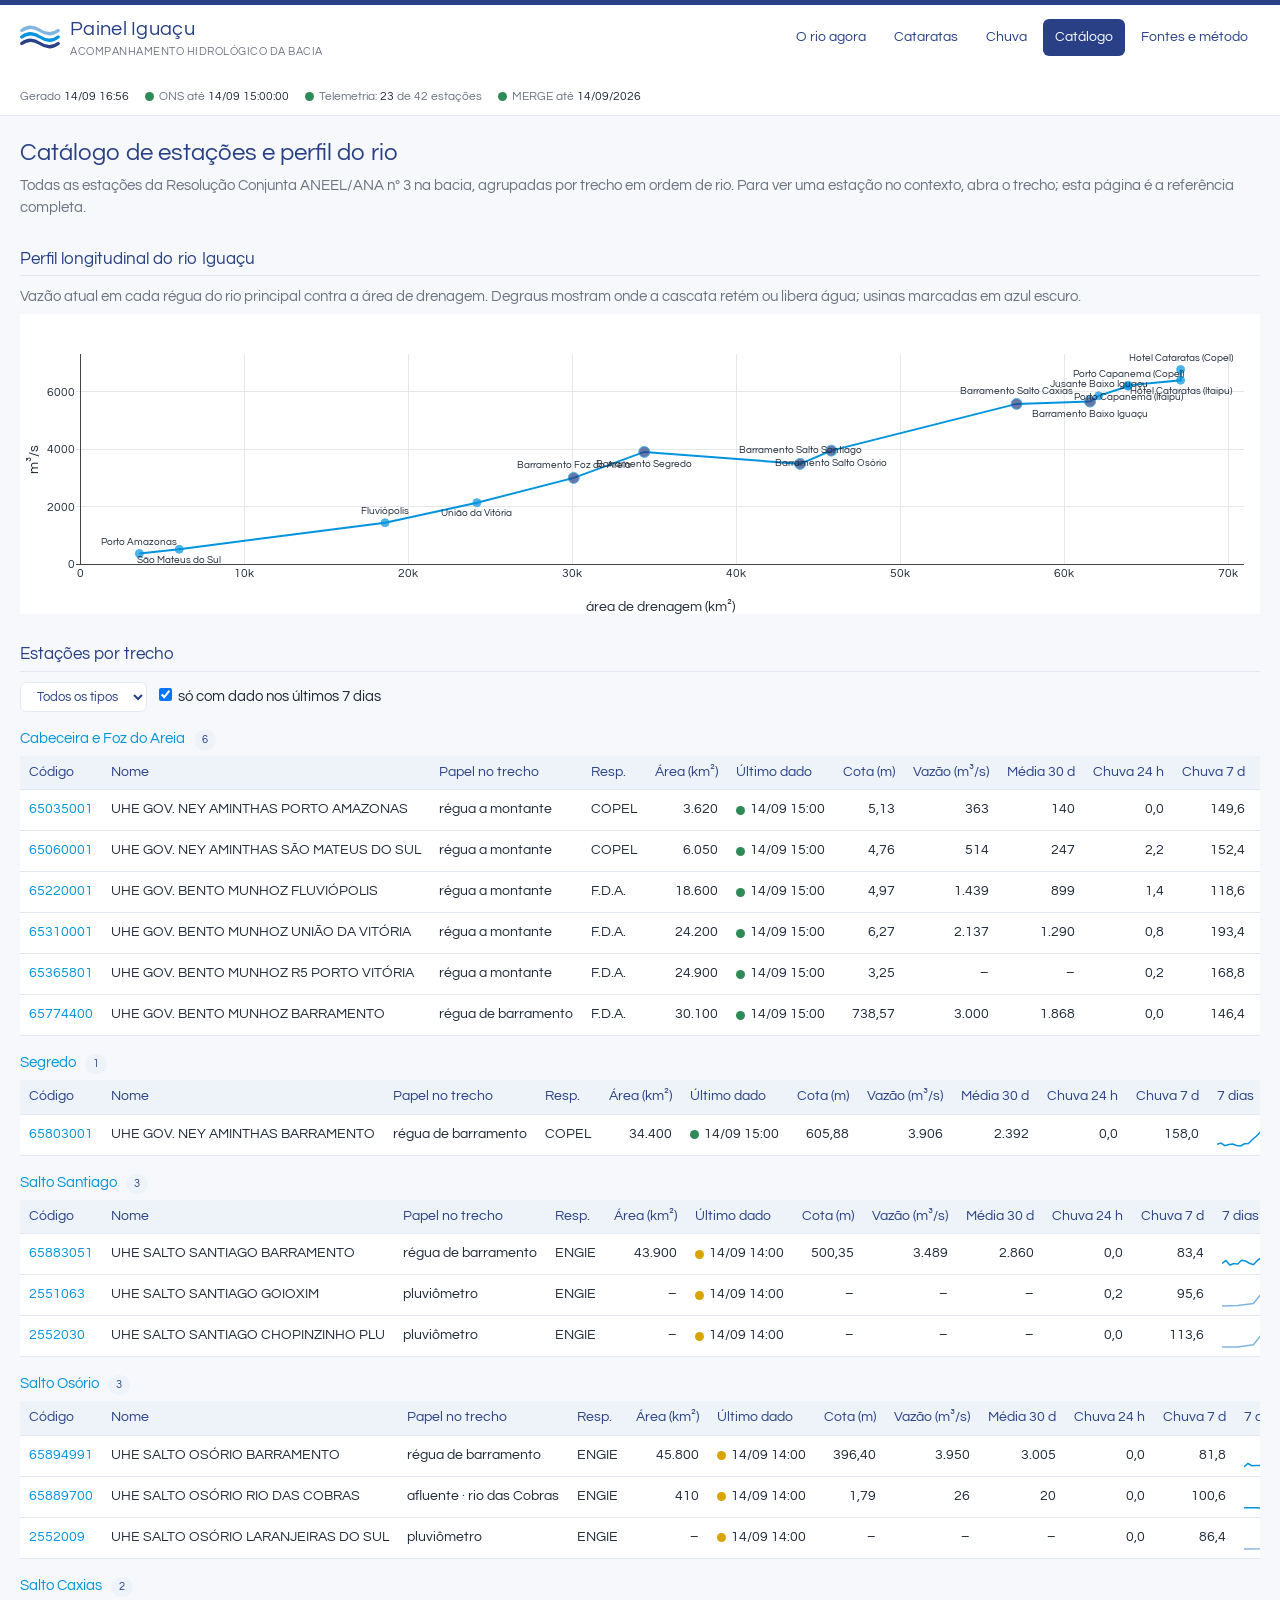
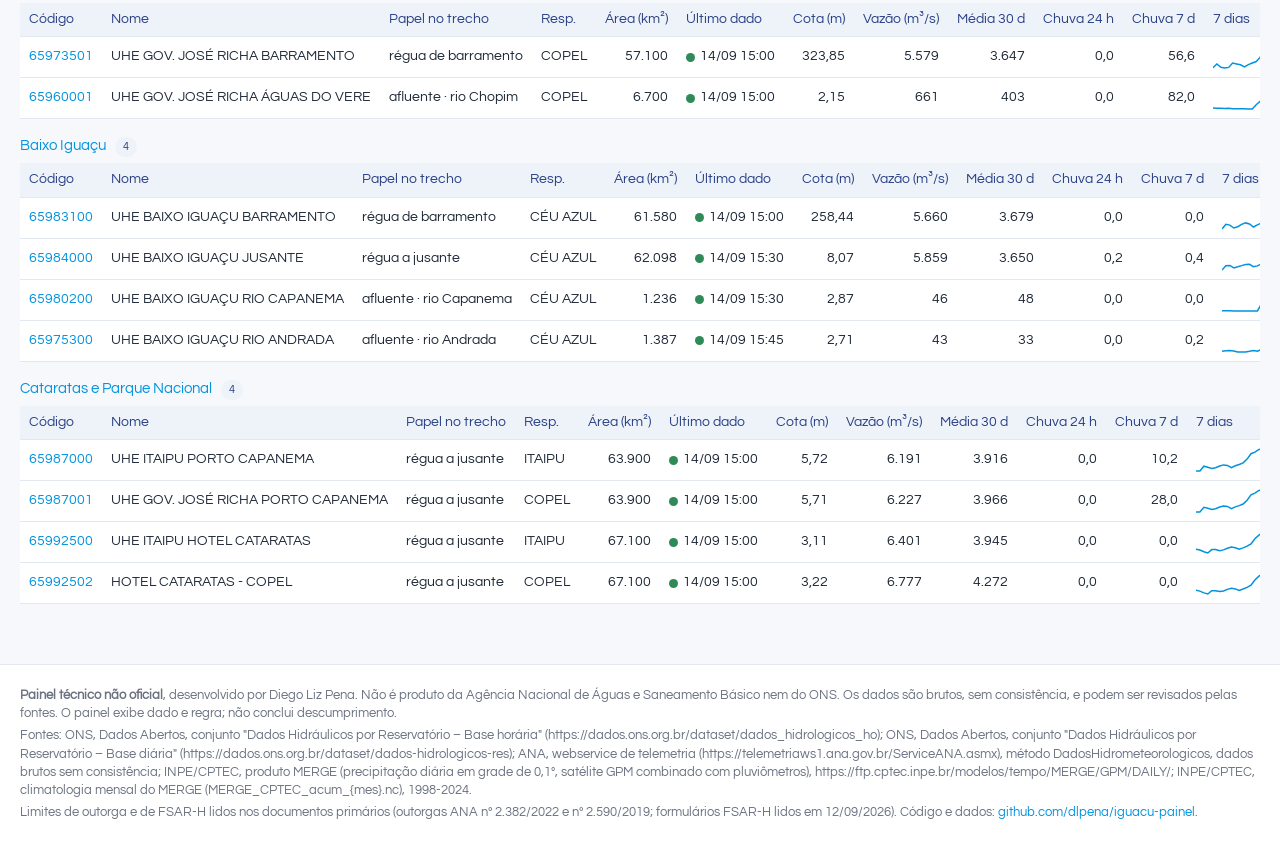
==== docs/catalogo.html @ c83d6bbe "Reorganizar o painel em torno do rio: esquema longitudinal, páginas por trecho, catálogo agrupado e " ====
<!DOCTYPE html>
<html lang="pt-BR">
<head>
<meta charset="utf-8">
<meta name="viewport" content="width=device-width, initial-scale=1">
<title>Catálogo · Painel Iguaçu</title>
<link href="https://fonts.googleapis.com/css2?family=Questrial&display=swap" rel="stylesheet">
<link rel="stylesheet" href="estilo.css">
<script src="https://cdn.plot.ly/plotly-2.35.2.min.js"></script>
<script src="https://cdn.plot.ly/plotly-locale-pt-br-latest.js"></script>
<script src="app.js"></script>
</head>
<body>
<header id="topo" class="topo"></header>
<main>
  <h1>Catálogo de estações e perfil do rio</h1>
  <p class="sub">Todas as estações da Resolução Conjunta ANEEL/ANA nº 3 na bacia, agrupadas por trecho em ordem de rio. Para ver uma estação no contexto, abra o trecho; esta página é a referência completa.</p>

  <h2>Perfil longitudinal do rio Iguaçu</h2>
  <p class="sub" style="margin-bottom:6px">Vazão atual em cada régua do rio principal contra a área de drenagem. Degraus mostram onde a cascata retém ou libera água; usinas marcadas em azul escuro.</p>
  <div id="g-perfil" class="grafico"></div>

  <h2>Estações por trecho</h2>
  <div class="controles">
    <select id="f-tipo"><option value="">Todos os tipos</option><option>Fluviométrica</option><option>Pluviométrica</option></select>
    <label><input type="checkbox" id="f-dado" checked> só com dado nos últimos 7 dias</label>
  </div>
  <div id="grupos"></div>
</main>
<footer id="rodape"></footer>
<script>
(async () => {
  await iniciar('catalogo.html');
  const [E, B] = await Promise.all([carregar('estacoes.json'), carregar('bacia.json')]);
  const est = E.estacoes;
  function render() {
    const ft = document.getElementById('f-tipo').value, fd = document.getElementById('f-dado').checked;
    const sel = est.filter(e => (!ft || e.tipo === ft) && (!fd || (e.frescor_h !== undefined && e.frescor_h !== null && e.frescor_h <= 24 * 7)));
    const grupos = B.trechos.map(t => ({ t, itens: sel.filter(e => e.trecho === t.slug) })).filter(g => g.itens.length);
    const soltas = sel.filter(e => !e.trecho);
    if (soltas.length) grupos.push({ t: { slug: null, nome: 'Sem trecho atribuído', contexto: '' }, itens: soltas });
    document.getElementById('grupos').innerHTML = grupos.map(g => `<h3>${g.t.slug ? `<a href="trecho.html?t=${g.t.slug}">${g.t.nome}</a>` : g.t.nome} <span class="chip">${g.itens.length}</span></h3>
      <div class="tabela-wrap"><table class="tab"><thead><tr><th>Código</th><th>Nome</th><th>Papel no trecho</th><th>Resp.</th><th class="num">Área (km²)</th><th>Último dado</th><th class="num">Cota (m)</th><th class="num">Vazão (m³/s)</th><th class="num">Média 30 d</th><th class="num">Chuva 24 h</th><th class="num">Chuva 7 d</th><th>7 dias</th></tr></thead><tbody>
      ${g.itens.map(e => `<tr><td data-v="${e.codigo}"><a href="estacao.html?c=${e.codigo}">${e.codigo}</a></td><td title="${e.nome}">${e.nome}</td><td>${PAPEL[e.papel] || (e.tipo === 'Pluviométrica' ? 'pluviômetro' : '–')}${e.rio_afluente ? ' · ' + e.rio_afluente : ''}</td><td>${e.responsavel || ''}</td>
        <td class="num" data-v="${e.area_km2 ?? ''}">${fmt(e.area_km2)}</td><td data-v="${e.ultimo_instante || ''}"><span class="ponto ${frescorClasse(e.frescor_h)}"></span>${fmtInst(e.ultimo_instante)}</td>
        <td class="num">${fmt(e.cota_m, 2)}</td><td class="num">${fmt(e.vazao)}</td><td class="num">${fmt((e.ref || {}).vazao_media_30d)}</td><td class="num">${fmt(e.chuva_24h, 1)}</td><td class="num">${fmt(e.chuva_7d, 1)}</td>
        <td class="spark">${e.spark ? spark(e.spark.v, e.spark.var === 'chuva_mm' ? PAL.claro : PAL.medio) : ''}</td></tr>`).join('')}</tbody></table></div>`).join('');
    document.querySelectorAll('table.tab').forEach(tabelaOrdenavel);
  }
  ['f-tipo', 'f-dado'].forEach(id => document.getElementById(id).addEventListener('change', render));
  render();
  const rio = est.filter(e => e.rio === 'RIO IGUAÇU' && e.tipo === 'Fluviométrica' && e.area_km2 && e.vazao !== null && e.vazao !== undefined && e.frescor_h <= 24).sort((a, b) => a.area_km2 - b.area_km2);
  Plotly.newPlot('g-perfil', [{ x: rio.map(e => e.area_km2), y: rio.map(e => e.vazao), text: rio.map(e => e.curto), mode: 'lines+markers+text', textposition: rio.map((e, i) => i % 2 ? 'bottom center' : 'top center'), textfont: { size: 10 },
    hovertemplate: '%{text}<br>%{x:,.0f} km² · %{y:,.0f} m³/s<extra></extra>', line: { color: PAL.medio }, marker: { color: rio.map(e => e.papel === 'barramento' ? PAL.escuro : PAL.medio), size: rio.map(e => e.papel === 'barramento' ? 11 : 8) }, name: 'vazão atual' }],
    layoutBase({ showlegend: false, hovermode: 'closest', xaxis: { title: 'área de drenagem (km²)', gridcolor: PAL.grade }, yaxis: { title: 'm³/s', gridcolor: PAL.grade, rangemode: 'tozero' }, margin: { l: 56, r: 16, t: 40, b: 50 } }), CONFIG_PLOT);
})().catch(e => { document.querySelector('main').insertAdjacentHTML('afterbegin', `<div class="alerta-fixo">Falha ao carregar os dados: ${e.message}</div>`); console.error(e); });
</script>
</body>
</html>
---- docs/estilo.css ----
/* Painel Iguaçu — identidade inspirada na ANA (azuis do logotipo institucional; a confirmar no manual de marca) */
:root {
  --azul-escuro: #294086;
  --azul-medio: #0193DE;
  --azul-claro: #80B5E1;
  --marinho: #000080;
  --limite: #C0504D;
  --fsarh: #E08A1E;
  --ok: #2E8B57;
  --aviso: #D9A400;
  --off: #9CA3AF;
  --texto: #1F2937;
  --texto-suave: #6B7280;
  --fundo: #F6F8FB;
  --cartao: #FFFFFF;
  --borda: #E3E8F0;
  --fonte: "Questrial", "Century Gothic", "Segoe UI", sans-serif;
}
* { box-sizing: border-box; }
html, body { margin: 0; padding: 0; }
body { font-family: var(--fonte); color: var(--texto); background: var(--fundo); font-size: 15px; line-height: 1.45; }
a { color: var(--azul-medio); text-decoration: none; }
a:hover { text-decoration: underline; }

/* cabeçalho */
.topo { background: var(--cartao); border-top: 5px solid var(--azul-escuro); border-bottom: 1px solid var(--borda); }
.topo .interno { max-width: 1280px; margin: 0 auto; padding: 10px 20px; display: flex; align-items: center; gap: 24px; flex-wrap: wrap; }
.marca { display: flex; align-items: center; gap: 10px; color: var(--azul-escuro); font-size: 20px; letter-spacing: .3px; }
.marca:hover { text-decoration: none; }
.marca svg { width: 40px; height: 26px; }
.marca small { display: block; font-size: 11px; color: var(--texto-suave); letter-spacing: .5px; text-transform: uppercase; }
nav.menu { display: flex; gap: 4px; flex-wrap: wrap; margin-left: auto; }
nav.menu a { padding: 8px 12px; border-radius: 6px; color: var(--azul-escuro); font-size: 14px; }
nav.menu a:hover { background: var(--fundo); text-decoration: none; }
nav.menu a.ativo { background: var(--azul-escuro); color: #fff; }
.carimbo { font-size: 12px; color: var(--texto-suave); width: 100%; display: flex; gap: 16px; flex-wrap: wrap; padding-top: 4px; }
.carimbo b { color: var(--texto); font-weight: normal; }

/* corpo */
main { max-width: 1280px; margin: 0 auto; padding: 20px; }
h1 { font-size: 24px; color: var(--azul-escuro); margin: 0 0 4px; font-weight: normal; }
h2 { font-size: 17px; color: var(--azul-escuro); margin: 28px 0 10px; font-weight: normal; border-bottom: 1px solid var(--borda); padding-bottom: 4px; }
h3 { font-size: 15px; margin: 16px 0 6px; font-weight: normal; color: var(--marinho); }
.sub { color: var(--texto-suave); margin: 0 0 18px; }
.grade { display: grid; gap: 14px; }
.grade.c2 { grid-template-columns: repeat(auto-fit, minmax(340px, 1fr)); }
.grade.c3 { grid-template-columns: repeat(auto-fit, minmax(260px, 1fr)); }
.grade.c4 { grid-template-columns: repeat(auto-fit, minmax(200px, 1fr)); }
.cartao { background: var(--cartao); border: 1px solid var(--borda); border-radius: 10px; padding: 14px 16px; }
.cartao .rotulo { font-size: 12px; color: var(--texto-suave); text-transform: uppercase; letter-spacing: .4px; }
.cartao .valor { font-size: 26px; color: var(--azul-escuro); margin: 2px 0; }
.cartao .valor small { font-size: 13px; color: var(--texto-suave); }
.cartao .nota { font-size: 12px; color: var(--texto-suave); }
.grafico { width: 100%; min-height: 300px; }
.grafico.baixo { min-height: 220px; }

/* cascata */
.cascata { display: grid; grid-template-columns: repeat(auto-fit, minmax(190px, 1fr)); gap: 10px; }
.bloco { background: var(--cartao); border: 1px solid var(--borda); border-left: 5px solid var(--azul-medio); border-radius: 8px; padding: 10px 12px; color: inherit; display: block; position: relative; }
.bloco:hover { border-color: var(--azul-escuro); text-decoration: none; box-shadow: 0 2px 8px rgba(41,64,134,.12); }
.bloco.acumulacao { border-left-color: var(--azul-escuro); }
.bloco .nome { color: var(--azul-escuro); font-size: 15px; }
.bloco .tipo { font-size: 11px; color: var(--texto-suave); text-transform: uppercase; letter-spacing: .4px; }
.bloco .linha { display: flex; justify-content: space-between; font-size: 13px; margin-top: 4px; }
.bloco .linha b { font-weight: normal; color: var(--texto); }
.bloco .linha span { color: var(--texto-suave); }
.bloco .seta { position: absolute; right: -12px; top: 45%; color: var(--azul-claro); font-size: 18px; }
.tend { font-size: 12px; margin-left: 4px; }
.tend.sobe { color: var(--azul-medio); } .tend.desce { color: var(--limite); } .tend.igual { color: var(--texto-suave); }

/* frescor */
.ponto { display: inline-block; width: 9px; height: 9px; border-radius: 50%; margin-right: 5px; vertical-align: middle; }
.ponto.ok { background: var(--ok); } .ponto.aviso { background: var(--aviso); } .ponto.off { background: var(--off); }

/* avisos */
.aviso-item { border-left: 4px solid var(--aviso); background: #FFFBEA; padding: 8px 12px; border-radius: 6px; margin: 6px 0; font-size: 14px; }
.aviso-item.info { border-left-color: var(--azul-claro); background: #F0F7FD; }
.aviso-item.fonte { border-left-color: var(--off); background: #F5F6F8; }
.aviso-item .meta { font-size: 12px; color: var(--texto-suave); }

/* tabelas */
.tabela-wrap { overflow-x: auto; }
table.tab { border-collapse: collapse; width: 100%; font-size: 13.5px; background: var(--cartao); }
table.tab th, table.tab td { padding: 7px 9px; border-bottom: 1px solid var(--borda); text-align: left; white-space: nowrap; }
table.tab th { background: #EEF3FA; color: var(--azul-escuro); font-weight: normal; cursor: pointer; user-select: none; position: sticky; top: 0; }
table.tab th.num, table.tab td.num { text-align: right; }
table.tab tr:hover td { background: #F8FAFD; }
table.tab td.spark svg { vertical-align: middle; }

/* controles */
.controles { display: flex; gap: 8px; flex-wrap: wrap; align-items: center; margin: 10px 0 16px; }
.controles button, .controles select, .controles input { font-family: inherit; font-size: 13px; padding: 6px 12px; border: 1px solid var(--borda); background: var(--cartao); border-radius: 6px; color: var(--azul-escuro); cursor: pointer; }
.controles button.ativo { background: var(--azul-escuro); color: #fff; border-color: var(--azul-escuro); }
.chip { display: inline-block; font-size: 11px; padding: 2px 8px; border-radius: 10px; background: #EEF3FA; color: var(--azul-escuro); margin-left: 6px; }

/* mapa */
#mapa { height: 480px; border-radius: 10px; border: 1px solid var(--borda); }
.legenda-mapa { background: #fff; padding: 8px 10px; border-radius: 6px; font-size: 12px; line-height: 1.6; box-shadow: 0 1px 4px rgba(0,0,0,.2); }
.legenda-mapa i { display: inline-block; width: 14px; height: 14px; margin-right: 6px; vertical-align: middle; border-radius: 2px; }

/* regras */
.regra { display: grid; grid-template-columns: 110px 1fr; gap: 6px 12px; padding: 8px 0; border-bottom: 1px dashed var(--borda); font-size: 13.5px; }
.regra .v { color: var(--azul-escuro); font-size: 16px; }
.regra .f { color: var(--texto-suave); font-size: 12.5px; grid-column: 2; }

/* esquema longitudinal */
.esquema-wrap { overflow-x: auto; }
.esquema-wrap svg { display: block; }
.esquema-wrap a:hover circle, .esquema-wrap a:hover rect { filter: brightness(1.15); }
.legenda-esquema { display: flex; gap: 14px; flex-wrap: wrap; font-size: 11.5px; color: var(--texto-suave); padding: 6px 8px 4px; }
.legenda-esquema i.lg { display: inline-block; width: 11px; height: 11px; margin-right: 4px; vertical-align: middle; border-radius: 50%; }
.legenda-esquema i.usina { background: var(--azul-escuro); border-radius: 3px; width: 16px; }
.legenda-esquema i.regua { background: var(--azul-medio); }
.legenda-esquema i.afl { background: transparent; border: 2px dashed var(--azul-claro); }
.legenda-esquema i.ok { background: var(--ok); } .legenda-esquema i.aviso { background: var(--aviso); } .legenda-esquema i.off { background: var(--off); }
.legenda-esquema i.alerta { background: var(--fsarh); }

/* pontos do trecho */
.ponto-trecho { display: block; background: var(--cartao); border: 1px solid var(--borda); border-left: 4px solid var(--azul-claro); border-radius: 8px; padding: 8px 12px; margin-bottom: 8px; color: inherit; }
.ponto-trecho:hover { text-decoration: none; border-color: var(--azul-escuro); }
.ponto-trecho.usina { border-left-color: var(--azul-escuro); background: #F4F7FC; }
.ponto-trecho.afluente { border-left-style: dashed; margin-left: 24px; }
.ponto-trecho .papel { font-size: 11px; color: var(--texto-suave); text-transform: uppercase; letter-spacing: .4px; }
.ponto-trecho .nome { color: var(--azul-escuro); font-size: 15px; margin: 1px 0 4px; }
.ponto-trecho .nome small { color: var(--texto-suave); font-size: 11.5px; }
.ponto-trecho .valores { display: flex; gap: 18px; flex-wrap: wrap; align-items: flex-start; font-size: 13px; }
.ponto-trecho .valores b { font-size: 17px; font-weight: normal; color: var(--texto); }
.ponto-trecho .ref { font-size: 11.5px; color: var(--texto-suave); }
.ponto-trecho .spark { margin-left: auto; text-align: right; }

/* rodapé */
footer { border-top: 1px solid var(--borda); margin-top: 40px; background: var(--cartao); }
footer .interno { max-width: 1280px; margin: 0 auto; padding: 18px 20px; font-size: 12.5px; color: var(--texto-suave); }
footer p { margin: 4px 0; }
.alerta-fixo { background: #FFF7E6; border: 1px solid #F2D8A0; border-radius: 8px; padding: 10px 14px; font-size: 13px; margin: 14px 0; }

@media (max-width: 700px) {
  main { padding: 14px; }
  .cartao .valor { font-size: 22px; }
  .bloco .seta { display: none; }
  #mapa { height: 360px; }
}
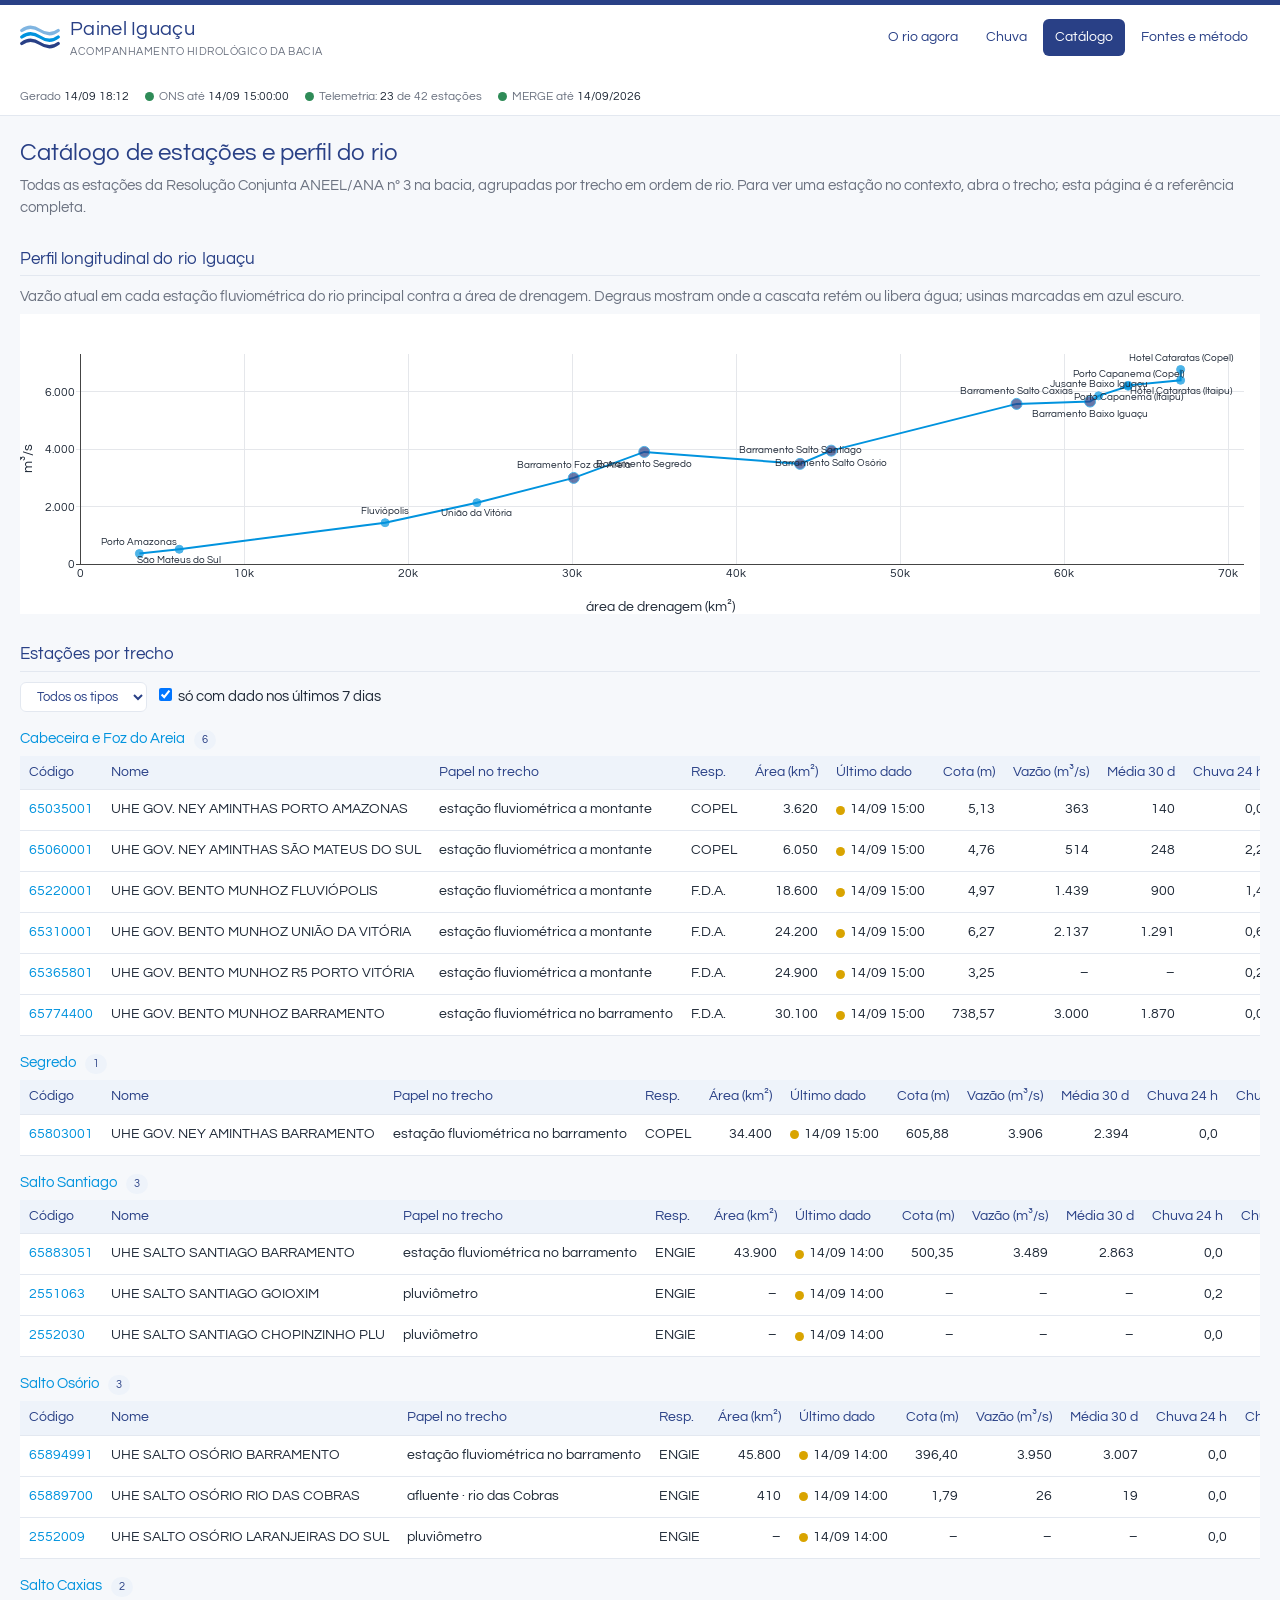
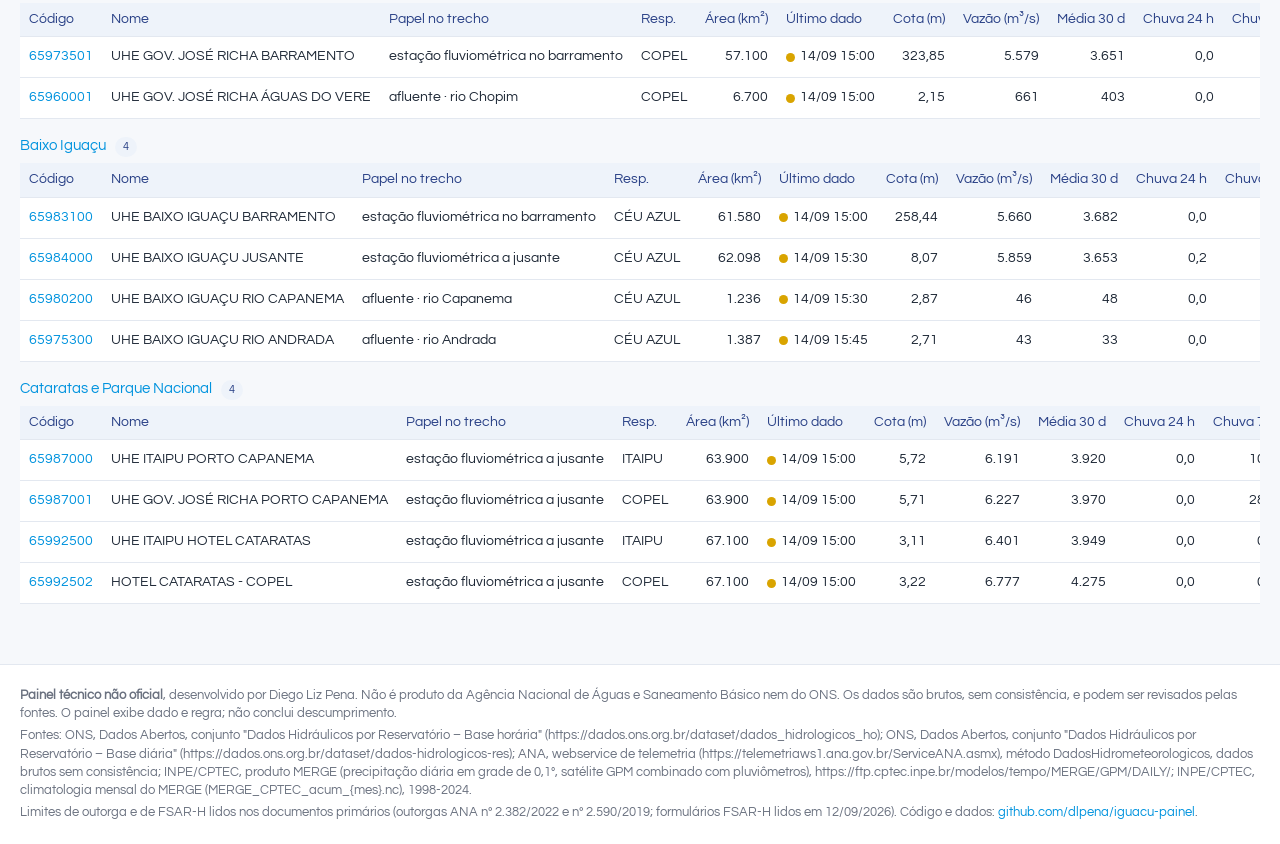
==== commit 5826eb2b: "Terminologia: estação fluviométrica em todos os textos visíveis Co-Authored-By: Claude Fable 5.1 <no" ====
--- a/docs/catalogo.html
+++ b/docs/catalogo.html
@@ -17,7 +17,7 @@
   <p class="sub">Todas as estações da Resolução Conjunta ANEEL/ANA nº 3 na bacia, agrupadas por trecho em ordem de rio. Para ver uma estação no contexto, abra o trecho; esta página é a referência completa.</p>
 
   <h2>Perfil longitudinal do rio Iguaçu</h2>
-  <p class="sub" style="margin-bottom:6px">Vazão atual em cada régua do rio principal contra a área de drenagem. Degraus mostram onde a cascata retém ou libera água; usinas marcadas em azul escuro.</p>
+  <p class="sub" style="margin-bottom:6px">Vazão atual em cada estação fluviométrica do rio principal contra a área de drenagem. Degraus mostram onde a cascata retém ou libera água; usinas marcadas em azul escuro.</p>
   <div id="g-perfil" class="grafico"></div>
 
   <h2>Estações por trecho</h2>
--- a/docs/estilo.css
+++ b/docs/estilo.css
@@ -35,6 +35,11 @@
 nav.menu a.ativo { background: var(--azul-escuro); color: #fff; }
 .carimbo { font-size: 12px; color: var(--texto-suave); width: 100%; display: flex; gap: 16px; flex-wrap: wrap; padding-top: 4px; }
 .carimbo b { color: var(--texto); font-weight: normal; }
+
+/* trilha de navegação */
+.trilha { font-size: 13px; color: var(--texto-suave); margin: 0 0 10px; }
+.trilha a { color: var(--azul-escuro); }
+.trilha .sep { margin: 0 6px; color: var(--azul-claro); }
 
 /* corpo */
 main { max-width: 1280px; margin: 0 auto; padding: 20px; }
@@ -94,9 +99,12 @@
 .chip { display: inline-block; font-size: 11px; padding: 2px 8px; border-radius: 10px; background: #EEF3FA; color: var(--azul-escuro); margin-left: 6px; }
 
 /* mapa */
-#mapa { height: 480px; border-radius: 10px; border: 1px solid var(--borda); }
+#mapa { height: 520px; border-radius: 10px; border: 1px solid var(--borda); }
 .legenda-mapa { background: #fff; padding: 8px 10px; border-radius: 6px; font-size: 12px; line-height: 1.6; box-shadow: 0 1px 4px rgba(0,0,0,.2); }
 .legenda-mapa i { display: inline-block; width: 14px; height: 14px; margin-right: 6px; vertical-align: middle; border-radius: 2px; }
+.legenda-mapa svg { vertical-align: middle; margin-right: 4px; }
+.rotulo-usina { background: transparent; border: 0; box-shadow: none; font: 11.5px Questrial, "Century Gothic", sans-serif; color: #294086; padding: 0; }
+.rotulo-usina:before { display: none; }
 
 /* regras */
 .regra { display: grid; grid-template-columns: 110px 1fr; gap: 6px 12px; padding: 8px 0; border-bottom: 1px dashed var(--borda); font-size: 13.5px; }
@@ -128,6 +136,12 @@
 .ponto-trecho .ref { font-size: 11.5px; color: var(--texto-suave); }
 .ponto-trecho .spark { margin-left: auto; text-align: right; }
 
+.ponto-trecho .valores > div { min-width: 120px; }
+.ponto-trecho .var { font-size: 11px; color: var(--texto-suave); text-transform: uppercase; letter-spacing: .3px; }
+.mapa-caixa { position: relative; }
+.situacao { position: absolute; right: 8px; top: 8px; width: 176px; height: 96px; overflow: hidden; border: 1px solid var(--azul-escuro); border-radius: 4px; background: #fff; z-index: 800; box-shadow: 0 1px 4px rgba(0,0,0,.25); }
+.situacao .leaflet-control-attribution { display: none; }
+
 /* rodapé */
 footer { border-top: 1px solid var(--borda); margin-top: 40px; background: var(--cartao); }
 footer .interno { max-width: 1280px; margin: 0 auto; padding: 18px 20px; font-size: 12.5px; color: var(--texto-suave); }
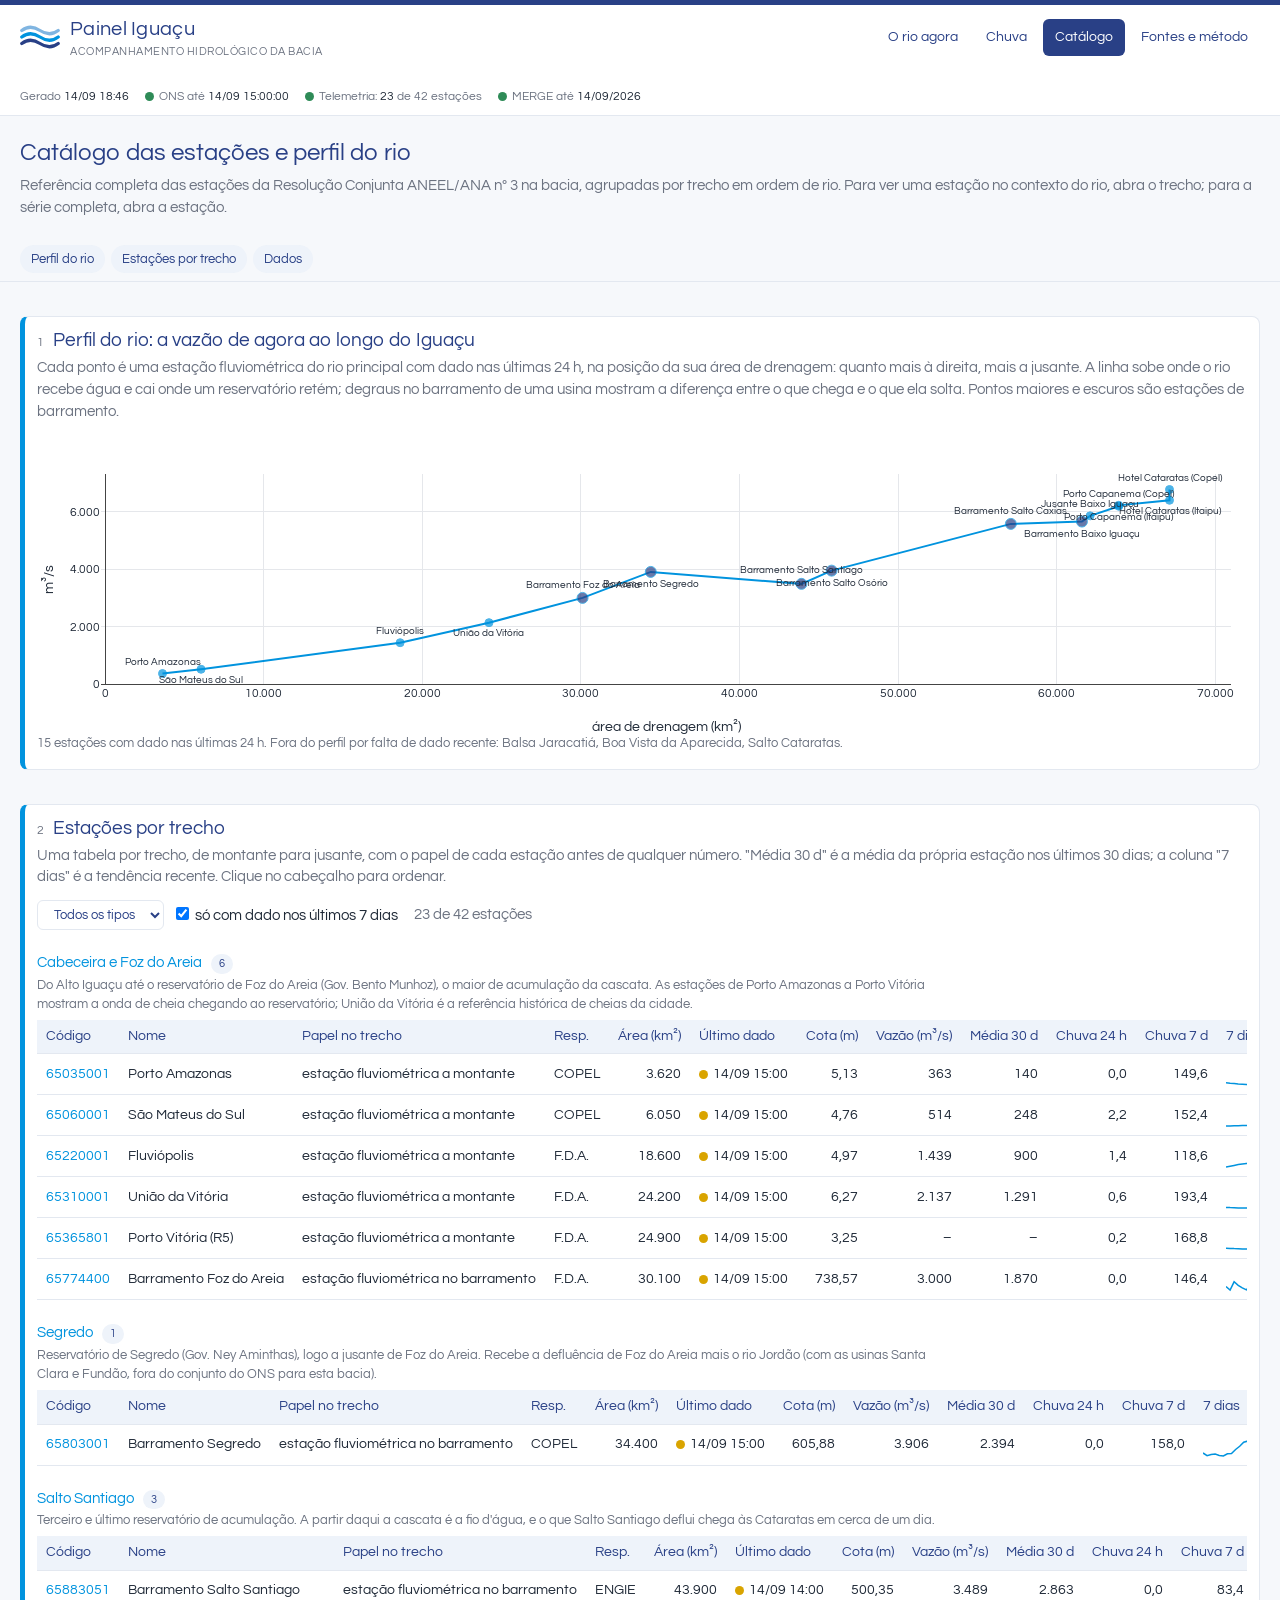
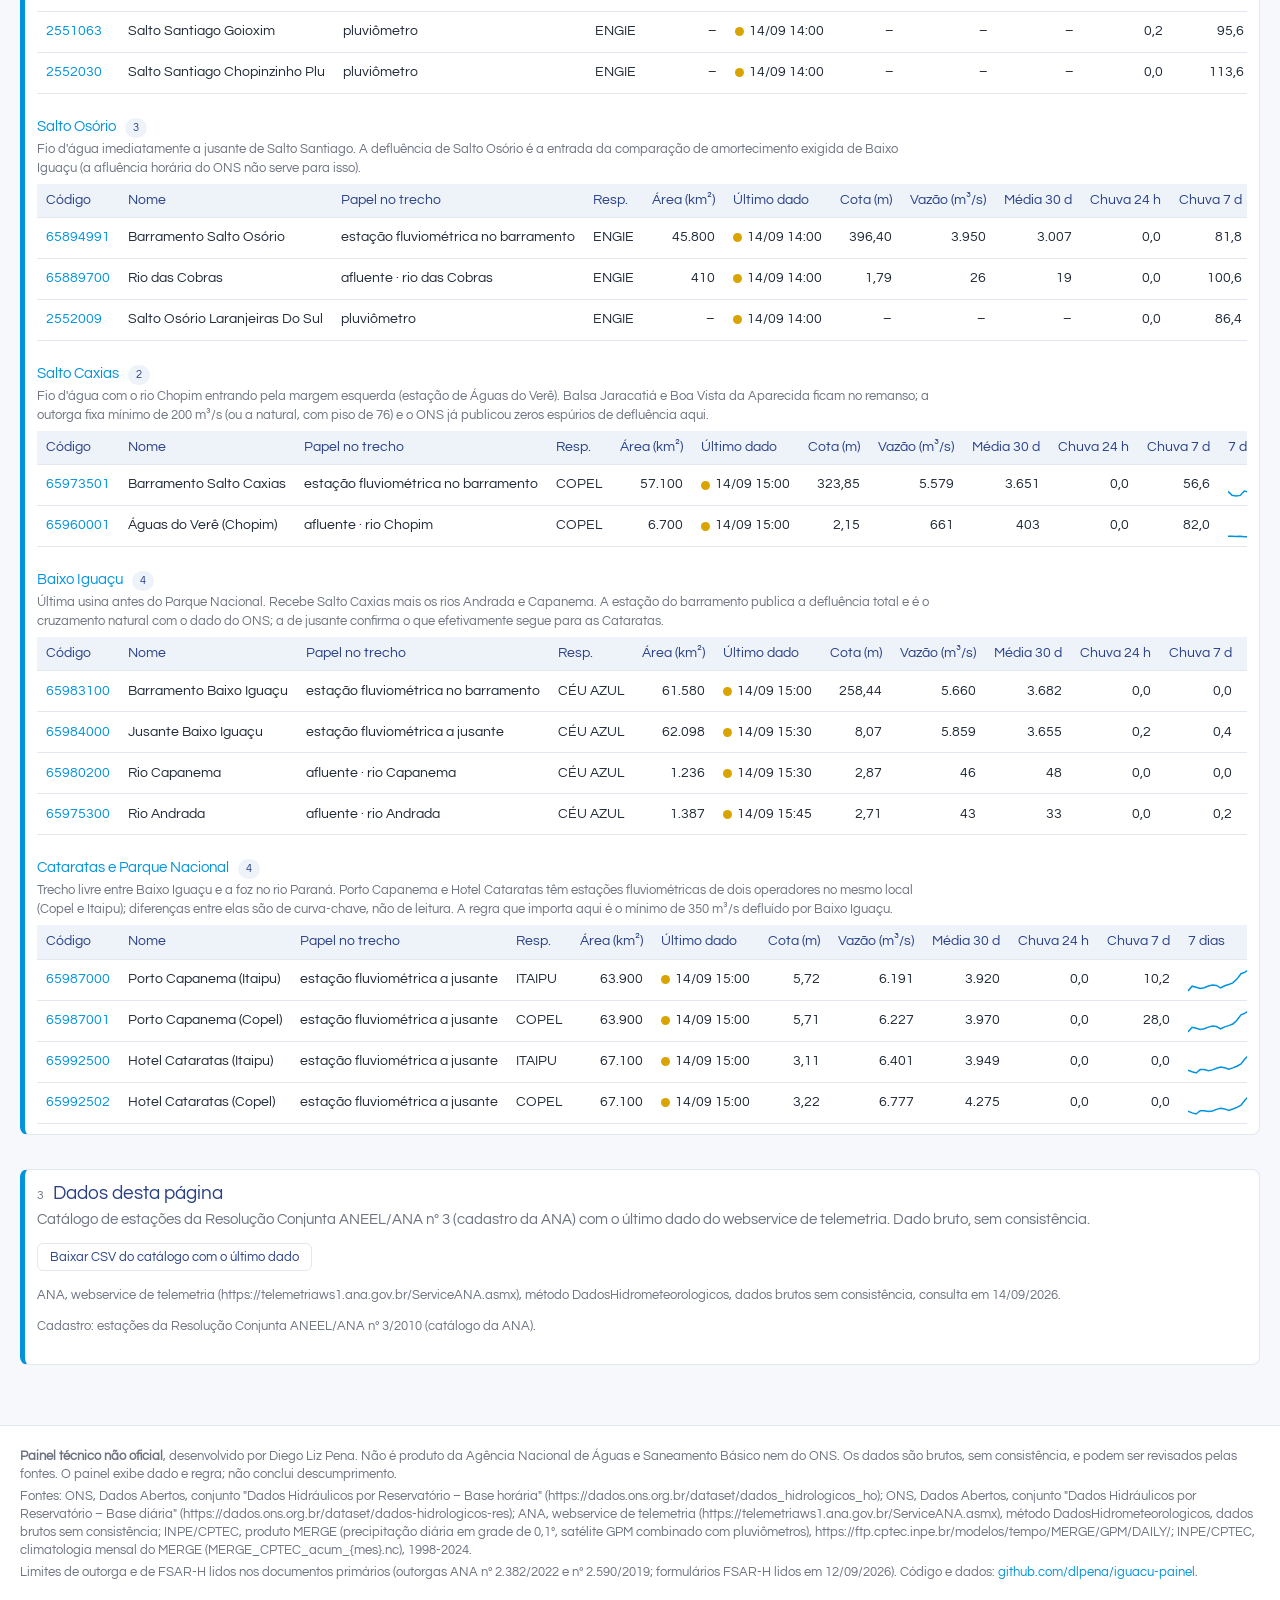
==== commit b9a048de: "Chuva e catálogo reorganizados em seções com índice fixo, explicações e download dos dados; estilo d" ====
--- a/docs/catalogo.html
+++ b/docs/catalogo.html
@@ -13,35 +13,64 @@
 <body>
 <header id="topo" class="topo"></header>
 <main>
-  <h1>Catálogo de estações e perfil do rio</h1>
-  <p class="sub">Todas as estações da Resolução Conjunta ANEEL/ANA nº 3 na bacia, agrupadas por trecho em ordem de rio. Para ver uma estação no contexto, abra o trecho; esta página é a referência completa.</p>
+  <h1>Catálogo das estações e perfil do rio</h1>
+  <p class="sub">Referência completa das estações da Resolução Conjunta ANEEL/ANA nº 3 na bacia, agrupadas por trecho em ordem de rio. Para ver uma estação no contexto do rio, abra o trecho; para a série completa, abra a estação.</p>
 
-  <h2>Perfil longitudinal do rio Iguaçu</h2>
-  <p class="sub" style="margin-bottom:6px">Vazão atual em cada estação fluviométrica do rio principal contra a área de drenagem. Degraus mostram onde a cascata retém ou libera água; usinas marcadas em azul escuro.</p>
-  <div id="g-perfil" class="grafico"></div>
+  <nav class="indice">
+    <a class="sec" href="#perfil">Perfil do rio</a><a class="sec" href="#estacoes">Estações por trecho</a><a class="sec" href="#dados">Dados</a>
+  </nav>
 
-  <h2>Estações por trecho</h2>
-  <div class="controles">
-    <select id="f-tipo"><option value="">Todos os tipos</option><option>Fluviométrica</option><option>Pluviométrica</option></select>
-    <label><input type="checkbox" id="f-dado" checked> só com dado nos últimos 7 dias</label>
-  </div>
-  <div id="grupos"></div>
+  <section class="bloco" id="perfil">
+    <h2><small>1</small>Perfil do rio: a vazão de agora ao longo do Iguaçu</h2>
+    <p class="sub">Cada ponto é uma estação fluviométrica do rio principal com dado nas últimas 24 h, na posição da sua área de drenagem: quanto mais à direita, mais a jusante. A linha sobe onde o rio recebe água e cai onde um reservatório retém; degraus no barramento de uma usina mostram a diferença entre o que chega e o que ela solta. Pontos maiores e escuros são estações de barramento.</p>
+    <div id="g-perfil" class="grafico"></div>
+    <p class="explica" id="perfil-nota"></p>
+  </section>
+
+  <section class="bloco" id="estacoes">
+    <h2><small>2</small>Estações por trecho</h2>
+    <p class="sub">Uma tabela por trecho, de montante para jusante, com o papel de cada estação antes de qualquer número. "Média 30 d" é a média da própria estação nos últimos 30 dias; a coluna "7 dias" é a tendência recente. Clique no cabeçalho para ordenar.</p>
+    <div class="controles">
+      <select id="f-tipo"><option value="">Todos os tipos</option><option>Fluviométrica</option><option>Pluviométrica</option></select>
+      <label><input type="checkbox" id="f-dado" checked> só com dado nos últimos 7 dias</label>
+      <span id="f-resumo" class="sub" style="margin:0 0 0 8px"></span>
+    </div>
+    <div id="grupos"></div>
+  </section>
+
+  <section class="bloco" id="dados">
+    <h2><small>3</small>Dados desta página</h2>
+    <p class="sub">Catálogo de estações da Resolução Conjunta ANEEL/ANA nº 3 (cadastro da ANA) com o último dado do webservice de telemetria. Dado bruto, sem consistência.</p>
+    <div class="controles"><button id="csv">Baixar CSV do catálogo com o último dado</button></div>
+    <div id="fontes" class="sub" style="font-size:12.5px"></div>
+  </section>
 </main>
 <footer id="rodape"></footer>
 <script>
 (async () => {
-  await iniciar('catalogo.html');
+  const status = await iniciar('catalogo.html');
   const [E, B] = await Promise.all([carregar('estacoes.json'), carregar('bacia.json')]);
   const est = E.estacoes;
+
+  // ================= 1. Perfil
+  const rio = est.filter(e => e.rio === 'RIO IGUAÇU' && e.tipo === 'Fluviométrica' && e.area_km2 && e.vazao !== null && e.vazao !== undefined && e.frescor_h <= 24).sort((a, b) => a.area_km2 - b.area_km2);
+  Plotly.newPlot('g-perfil', [{ x: rio.map(e => e.area_km2), y: rio.map(e => e.vazao), text: rio.map(e => e.curto), mode: 'lines+markers+text', textposition: rio.map((e, i) => i % 2 ? 'bottom center' : 'top center'), textfont: { size: 10 },
+    hovertemplate: '%{text}<br>%{x:,.0f} km² · %{y:,.0f} m³/s<extra></extra>', line: { color: PAL.medio }, marker: { color: rio.map(e => e.papel === 'barramento' ? PAL.escuro : PAL.medio), size: rio.map(e => e.papel === 'barramento' ? 11 : 8) }, name: 'vazão atual' }],
+    layoutBase({ showlegend: false, hovermode: 'closest', xaxis: { title: 'área de drenagem (km²)', gridcolor: PAL.grade, tickformat: ',d' }, yaxis: { title: 'm³/s', gridcolor: PAL.grade, rangemode: 'tozero' }, margin: { l: 64, r: 16, t: 40, b: 50 } }), CONFIG_PLOT);
+  const mudas = est.filter(e => e.rio === 'RIO IGUAÇU' && e.tipo === 'Fluviométrica' && !(e.frescor_h <= 24));
+  document.getElementById('perfil-nota').textContent = `${rio.length} estações com dado nas últimas 24 h.` + (mudas.length ? ` Fora do perfil por falta de dado recente: ${mudas.map(e => e.curto).join(', ')}.` : '');
+
+  // ================= 2. Estações por trecho
   function render() {
     const ft = document.getElementById('f-tipo').value, fd = document.getElementById('f-dado').checked;
     const sel = est.filter(e => (!ft || e.tipo === ft) && (!fd || (e.frescor_h !== undefined && e.frescor_h !== null && e.frescor_h <= 24 * 7)));
     const grupos = B.trechos.map(t => ({ t, itens: sel.filter(e => e.trecho === t.slug) })).filter(g => g.itens.length);
     const soltas = sel.filter(e => !e.trecho);
     if (soltas.length) grupos.push({ t: { slug: null, nome: 'Sem trecho atribuído', contexto: '' }, itens: soltas });
-    document.getElementById('grupos').innerHTML = grupos.map(g => `<h3>${g.t.slug ? `<a href="trecho.html?t=${g.t.slug}">${g.t.nome}</a>` : g.t.nome} <span class="chip">${g.itens.length}</span></h3>
+    document.getElementById('f-resumo').textContent = `${sel.length} de ${est.length} estações`;
+    document.getElementById('grupos').innerHTML = grupos.map(g => `<h3>${g.t.slug ? `<a href="trecho.html?t=${g.t.slug}">${g.t.nome}</a>` : g.t.nome} <span class="chip">${g.itens.length}</span></h3>${g.t.contexto ? `<p class="explica">${g.t.contexto}</p>` : ''}
       <div class="tabela-wrap"><table class="tab"><thead><tr><th>Código</th><th>Nome</th><th>Papel no trecho</th><th>Resp.</th><th class="num">Área (km²)</th><th>Último dado</th><th class="num">Cota (m)</th><th class="num">Vazão (m³/s)</th><th class="num">Média 30 d</th><th class="num">Chuva 24 h</th><th class="num">Chuva 7 d</th><th>7 dias</th></tr></thead><tbody>
-      ${g.itens.map(e => `<tr><td data-v="${e.codigo}"><a href="estacao.html?c=${e.codigo}">${e.codigo}</a></td><td title="${e.nome}">${e.nome}</td><td>${PAPEL[e.papel] || (e.tipo === 'Pluviométrica' ? 'pluviômetro' : '–')}${e.rio_afluente ? ' · ' + e.rio_afluente : ''}</td><td>${e.responsavel || ''}</td>
+      ${g.itens.map(e => `<tr><td data-v="${e.codigo}"><a href="estacao.html?c=${e.codigo}">${e.codigo}</a></td><td title="${e.nome}">${e.curto || e.nome}</td><td>${PAPEL[e.papel] || (e.tipo === 'Pluviométrica' ? 'pluviômetro' : '–')}${e.rio_afluente ? ' · ' + e.rio_afluente : ''}</td><td>${e.responsavel || ''}</td>
         <td class="num" data-v="${e.area_km2 ?? ''}">${fmt(e.area_km2)}</td><td data-v="${e.ultimo_instante || ''}"><span class="ponto ${frescorClasse(e.frescor_h)}"></span>${fmtInst(e.ultimo_instante)}</td>
         <td class="num">${fmt(e.cota_m, 2)}</td><td class="num">${fmt(e.vazao)}</td><td class="num">${fmt((e.ref || {}).vazao_media_30d)}</td><td class="num">${fmt(e.chuva_24h, 1)}</td><td class="num">${fmt(e.chuva_7d, 1)}</td>
         <td class="spark">${e.spark ? spark(e.spark.v, e.spark.var === 'chuva_mm' ? PAL.claro : PAL.medio) : ''}</td></tr>`).join('')}</tbody></table></div>`).join('');
@@ -49,10 +78,15 @@
   }
   ['f-tipo', 'f-dado'].forEach(id => document.getElementById(id).addEventListener('change', render));
   render();
-  const rio = est.filter(e => e.rio === 'RIO IGUAÇU' && e.tipo === 'Fluviométrica' && e.area_km2 && e.vazao !== null && e.vazao !== undefined && e.frescor_h <= 24).sort((a, b) => a.area_km2 - b.area_km2);
-  Plotly.newPlot('g-perfil', [{ x: rio.map(e => e.area_km2), y: rio.map(e => e.vazao), text: rio.map(e => e.curto), mode: 'lines+markers+text', textposition: rio.map((e, i) => i % 2 ? 'bottom center' : 'top center'), textfont: { size: 10 },
-    hovertemplate: '%{text}<br>%{x:,.0f} km² · %{y:,.0f} m³/s<extra></extra>', line: { color: PAL.medio }, marker: { color: rio.map(e => e.papel === 'barramento' ? PAL.escuro : PAL.medio), size: rio.map(e => e.papel === 'barramento' ? 11 : 8) }, name: 'vazão atual' }],
-    layoutBase({ showlegend: false, hovermode: 'closest', xaxis: { title: 'área de drenagem (km²)', gridcolor: PAL.grade }, yaxis: { title: 'm³/s', gridcolor: PAL.grade, rangemode: 'tozero' }, margin: { l: 56, r: 16, t: 40, b: 50 } }), CONFIG_PLOT);
+
+  // ================= 3. Dados
+  const c = (status && status.citacoes) || {};
+  document.getElementById('fontes').innerHTML = `<p>${c.telemetria || 'ANA, webservice de telemetria'}, consulta em ${fmtData(status.gerado_em)}.</p><p>Cadastro: estações da Resolução Conjunta ANEEL/ANA nº 3/2010 (catálogo da ANA).</p>`;
+  document.getElementById('csv').addEventListener('click', () => {
+    const linhas = ['# Catálogo das estações da bacia do Iguaçu com o último dado — ' + (c.telemetria || 'ANA, webservice de telemetria') + '; dado bruto', 'codigo;nome;tipo;trecho;papel;rio;responsavel;operadora;area_km2;lat;lon;ultimo_dado;cota_m;vazao_m3s;vazao_media_30d;chuva_24h_mm;chuva_7d_mm'];
+    est.forEach(e => linhas.push([e.codigo, e.nome, e.tipo, e.trecho_nome, e.papel, e.rio, e.responsavel, e.operadora, e.area_km2, e.lat, e.lon, e.ultimo_instante, e.cota_m, e.vazao, (e.ref || {}).vazao_media_30d, e.chuva_24h, e.chuva_7d].map(v => v === null || v === undefined ? '' : v).join(';')));
+    const blob = new Blob(['﻿' + linhas.join('\n')], { type: 'text/csv;charset=utf-8' }); const a = document.createElement('a'); a.href = URL.createObjectURL(blob); a.download = 'catalogo_estacoes_iguacu.csv'; a.click();
+  });
 })().catch(e => { document.querySelector('main').insertAdjacentHTML('afterbegin', `<div class="alerta-fixo">Falha ao carregar os dados: ${e.message}</div>`); console.error(e); });
 </script>
 </body>
--- a/docs/estilo.css
+++ b/docs/estilo.css
@@ -142,6 +142,21 @@
 .situacao { position: absolute; right: 8px; top: 8px; width: 176px; height: 96px; overflow: hidden; border: 1px solid var(--azul-escuro); border-radius: 4px; background: #fff; z-index: 800; box-shadow: 0 1px 4px rgba(0,0,0,.25); }
 .situacao .leaflet-control-attribution { display: none; }
 
+/* páginas em seções com índice fixo (trecho, estação, chuva, catálogo) */
+.indice { position: sticky; top: 0; z-index: 900; background: rgba(246,248,251,.96); backdrop-filter: blur(4px); border-bottom: 1px solid var(--borda); margin: 14px -20px 0; padding: 8px 20px; display: flex; gap: 6px; align-items: center; flex-wrap: wrap; }
+.indice a.sec { padding: 5px 11px; border-radius: 14px; font-size: 13px; color: var(--azul-escuro); background: #EEF3FA; }
+.indice a.sec:hover { background: var(--azul-claro); color: #fff; text-decoration: none; }
+.indice .janela { margin-left: auto; display: flex; gap: 4px; align-items: center; font-size: 12.5px; color: var(--texto-suave); }
+.indice .janela button { font-family: inherit; font-size: 12.5px; padding: 4px 10px; border: 1px solid var(--borda); background: #fff; border-radius: 6px; color: var(--azul-escuro); cursor: pointer; }
+.indice .janela button.ativo { background: var(--azul-escuro); color: #fff; border-color: var(--azul-escuro); }
+section.bloco { margin-top: 34px; scroll-margin-top: 64px; }
+section.bloco > h2 { font-size: 19px; border: 0; padding: 0; margin: 0 0 2px; }
+section.bloco > h2 small { font-size: 12px; color: var(--texto-suave); letter-spacing: .5px; text-transform: uppercase; margin-right: 8px; }
+section.bloco > p.sub { margin-bottom: 12px; }
+section.bloco h3 { font-size: 15px; color: var(--azul-escuro); margin: 22px 0 2px; }
+section.bloco p.explica { font-size: 13px; color: var(--texto-suave); margin: 0 0 6px; max-width: 900px; }
+@media (max-width: 700px) { .indice { margin: 14px -14px 0; padding: 8px 14px; } }
+
 /* rodapé */
 footer { border-top: 1px solid var(--borda); margin-top: 40px; background: var(--cartao); }
 footer .interno { max-width: 1280px; margin: 0 auto; padding: 18px 20px; font-size: 12.5px; color: var(--texto-suave); }
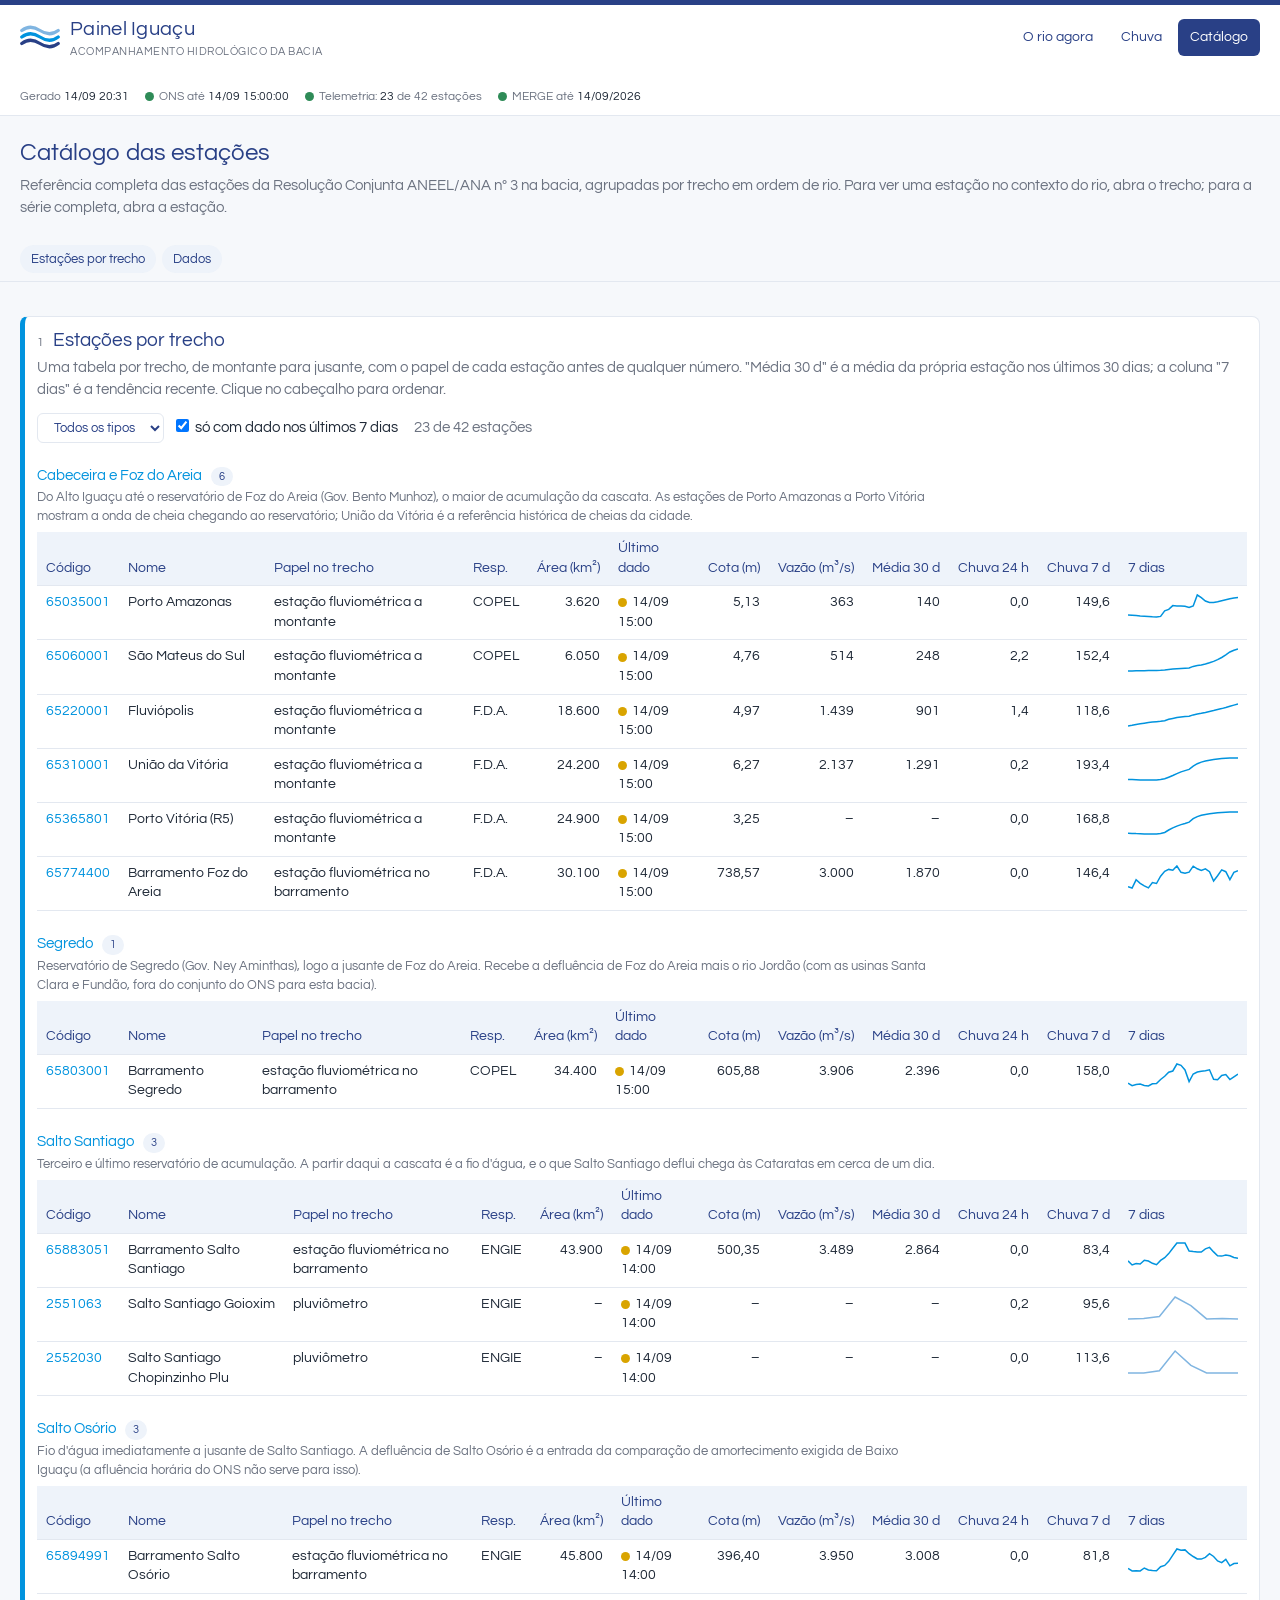
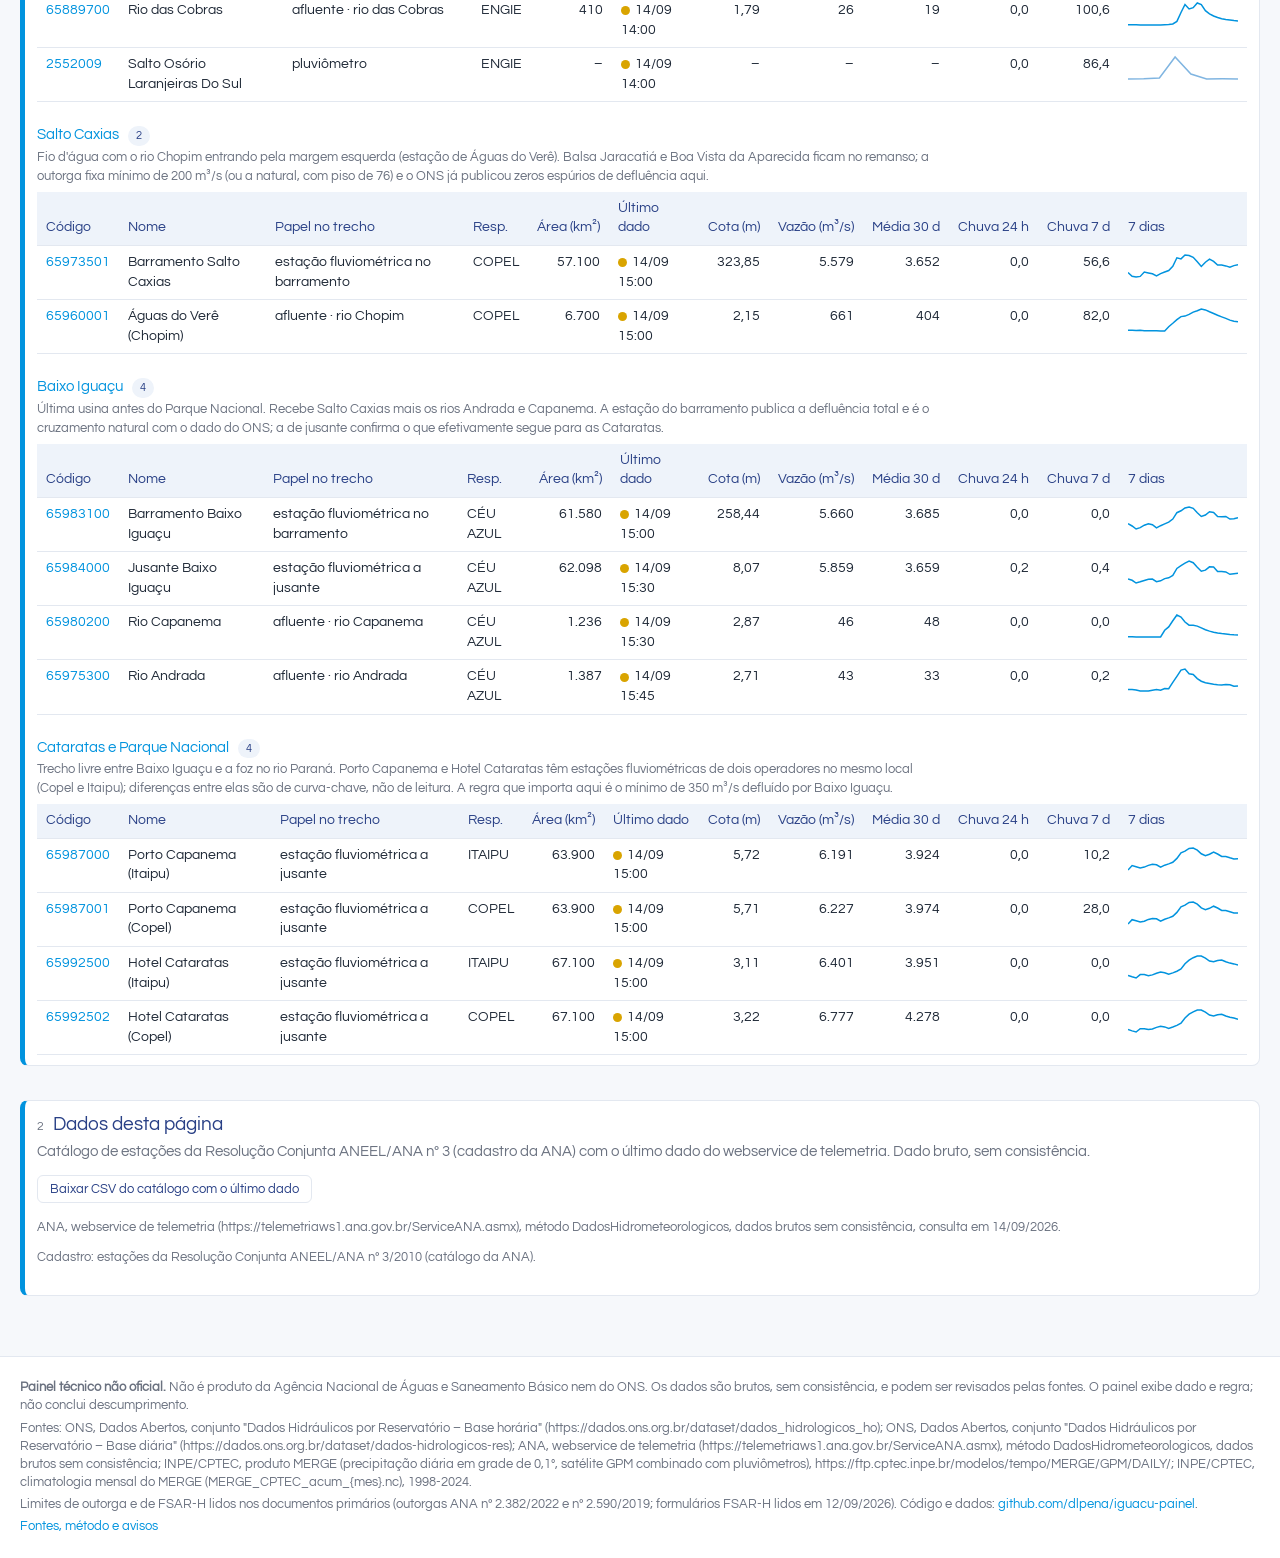
==== commit 5f8f7f45: "Trecho: um ponto que chega e um que sai (configurados em trechos.yaml), afluentes em gráfico próprio" ====
--- a/docs/catalogo.html
+++ b/docs/catalogo.html
@@ -6,29 +6,20 @@
 <title>Catálogo · Painel Iguaçu</title>
 <link href="https://fonts.googleapis.com/css2?family=Questrial&display=swap" rel="stylesheet">
 <link rel="stylesheet" href="estilo.css">
-<script src="https://cdn.plot.ly/plotly-2.35.2.min.js"></script>
-<script src="https://cdn.plot.ly/plotly-locale-pt-br-latest.js"></script>
 <script src="app.js"></script>
 </head>
 <body>
 <header id="topo" class="topo"></header>
 <main>
-  <h1>Catálogo das estações e perfil do rio</h1>
+  <h1>Catálogo das estações</h1>
   <p class="sub">Referência completa das estações da Resolução Conjunta ANEEL/ANA nº 3 na bacia, agrupadas por trecho em ordem de rio. Para ver uma estação no contexto do rio, abra o trecho; para a série completa, abra a estação.</p>
 
   <nav class="indice">
-    <a class="sec" href="#perfil">Perfil do rio</a><a class="sec" href="#estacoes">Estações por trecho</a><a class="sec" href="#dados">Dados</a>
+    <a class="sec" href="#estacoes">Estações por trecho</a><a class="sec" href="#dados">Dados</a>
   </nav>
 
-  <section class="bloco" id="perfil">
-    <h2><small>1</small>Perfil do rio: a vazão de agora ao longo do Iguaçu</h2>
-    <p class="sub">Cada ponto é uma estação fluviométrica do rio principal com dado nas últimas 24 h, na posição da sua área de drenagem: quanto mais à direita, mais a jusante. A linha sobe onde o rio recebe água e cai onde um reservatório retém; degraus no barramento de uma usina mostram a diferença entre o que chega e o que ela solta. Pontos maiores e escuros são estações de barramento.</p>
-    <div id="g-perfil" class="grafico"></div>
-    <p class="explica" id="perfil-nota"></p>
-  </section>
-
   <section class="bloco" id="estacoes">
-    <h2><small>2</small>Estações por trecho</h2>
+    <h2><small>1</small>Estações por trecho</h2>
     <p class="sub">Uma tabela por trecho, de montante para jusante, com o papel de cada estação antes de qualquer número. "Média 30 d" é a média da própria estação nos últimos 30 dias; a coluna "7 dias" é a tendência recente. Clique no cabeçalho para ordenar.</p>
     <div class="controles">
       <select id="f-tipo"><option value="">Todos os tipos</option><option>Fluviométrica</option><option>Pluviométrica</option></select>
@@ -39,7 +30,7 @@
   </section>
 
   <section class="bloco" id="dados">
-    <h2><small>3</small>Dados desta página</h2>
+    <h2><small>2</small>Dados desta página</h2>
     <p class="sub">Catálogo de estações da Resolução Conjunta ANEEL/ANA nº 3 (cadastro da ANA) com o último dado do webservice de telemetria. Dado bruto, sem consistência.</p>
     <div class="controles"><button id="csv">Baixar CSV do catálogo com o último dado</button></div>
     <div id="fontes" class="sub" style="font-size:12.5px"></div>
@@ -51,14 +42,6 @@
   const status = await iniciar('catalogo.html');
   const [E, B] = await Promise.all([carregar('estacoes.json'), carregar('bacia.json')]);
   const est = E.estacoes;
-
-  // ================= 1. Perfil
-  const rio = est.filter(e => e.rio === 'RIO IGUAÇU' && e.tipo === 'Fluviométrica' && e.area_km2 && e.vazao !== null && e.vazao !== undefined && e.frescor_h <= 24).sort((a, b) => a.area_km2 - b.area_km2);
-  Plotly.newPlot('g-perfil', [{ x: rio.map(e => e.area_km2), y: rio.map(e => e.vazao), text: rio.map(e => e.curto), mode: 'lines+markers+text', textposition: rio.map((e, i) => i % 2 ? 'bottom center' : 'top center'), textfont: { size: 10 },
-    hovertemplate: '%{text}<br>%{x:,.0f} km² · %{y:,.0f} m³/s<extra></extra>', line: { color: PAL.medio }, marker: { color: rio.map(e => e.papel === 'barramento' ? PAL.escuro : PAL.medio), size: rio.map(e => e.papel === 'barramento' ? 11 : 8) }, name: 'vazão atual' }],
-    layoutBase({ showlegend: false, hovermode: 'closest', xaxis: { title: 'área de drenagem (km²)', gridcolor: PAL.grade, tickformat: ',d' }, yaxis: { title: 'm³/s', gridcolor: PAL.grade, rangemode: 'tozero' }, margin: { l: 64, r: 16, t: 40, b: 50 } }), CONFIG_PLOT);
-  const mudas = est.filter(e => e.rio === 'RIO IGUAÇU' && e.tipo === 'Fluviométrica' && !(e.frescor_h <= 24));
-  document.getElementById('perfil-nota').textContent = `${rio.length} estações com dado nas últimas 24 h.` + (mudas.length ? ` Fora do perfil por falta de dado recente: ${mudas.map(e => e.curto).join(', ')}.` : '');
 
   // ================= 2. Estações por trecho
   function render() {
--- a/docs/estilo.css
+++ b/docs/estilo.css
@@ -86,7 +86,9 @@
 /* tabelas */
 .tabela-wrap { overflow-x: auto; }
 table.tab { border-collapse: collapse; width: 100%; font-size: 13.5px; background: var(--cartao); }
-table.tab th, table.tab td { padding: 7px 9px; border-bottom: 1px solid var(--borda); text-align: left; white-space: nowrap; }
+table.tab th, table.tab td { padding: 7px 9px; border-bottom: 1px solid var(--borda); text-align: left; white-space: normal; vertical-align: top; }
+table.tab td.num, table.tab th.num, table.tab td.spark { white-space: nowrap; }
+table.tab th { vertical-align: bottom; }
 table.tab th { background: #EEF3FA; color: var(--azul-escuro); font-weight: normal; cursor: pointer; user-select: none; position: sticky; top: 0; }
 table.tab th.num, table.tab td.num { text-align: right; }
 table.tab tr:hover td { background: #F8FAFD; }
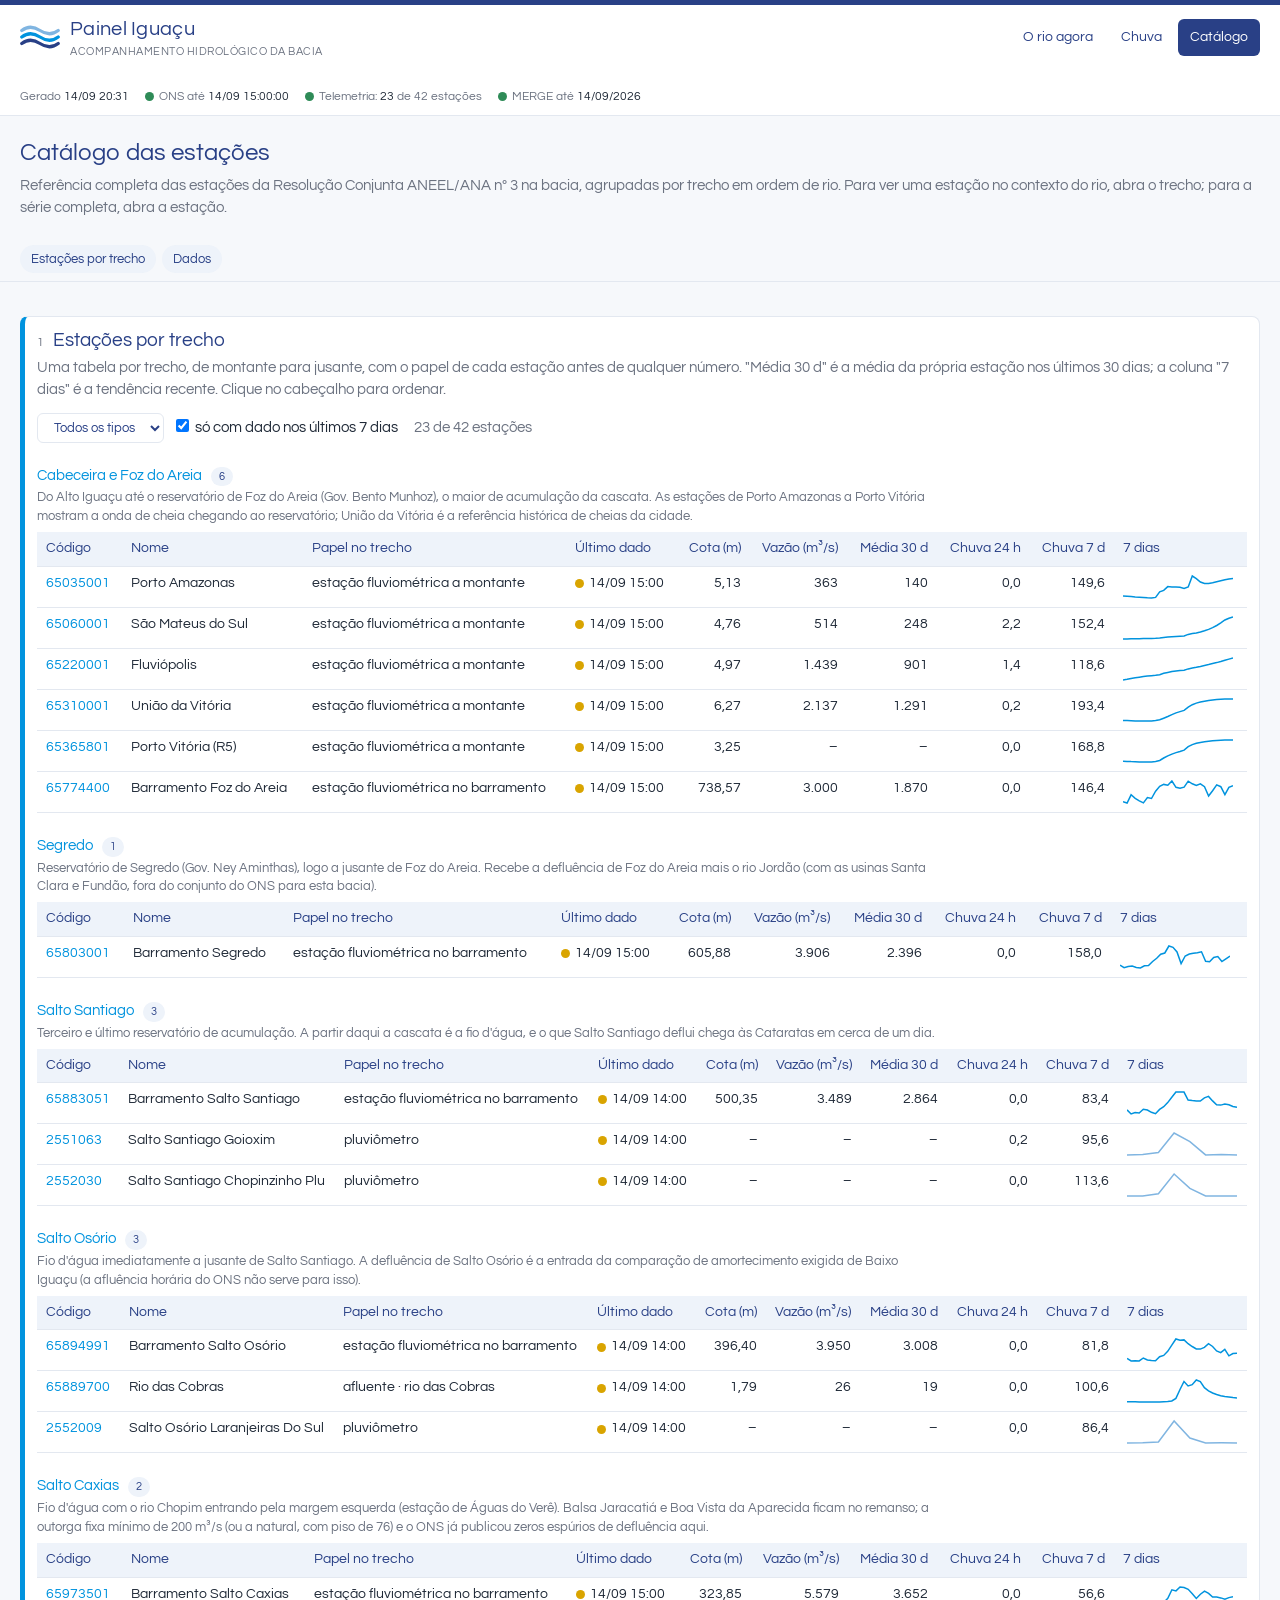
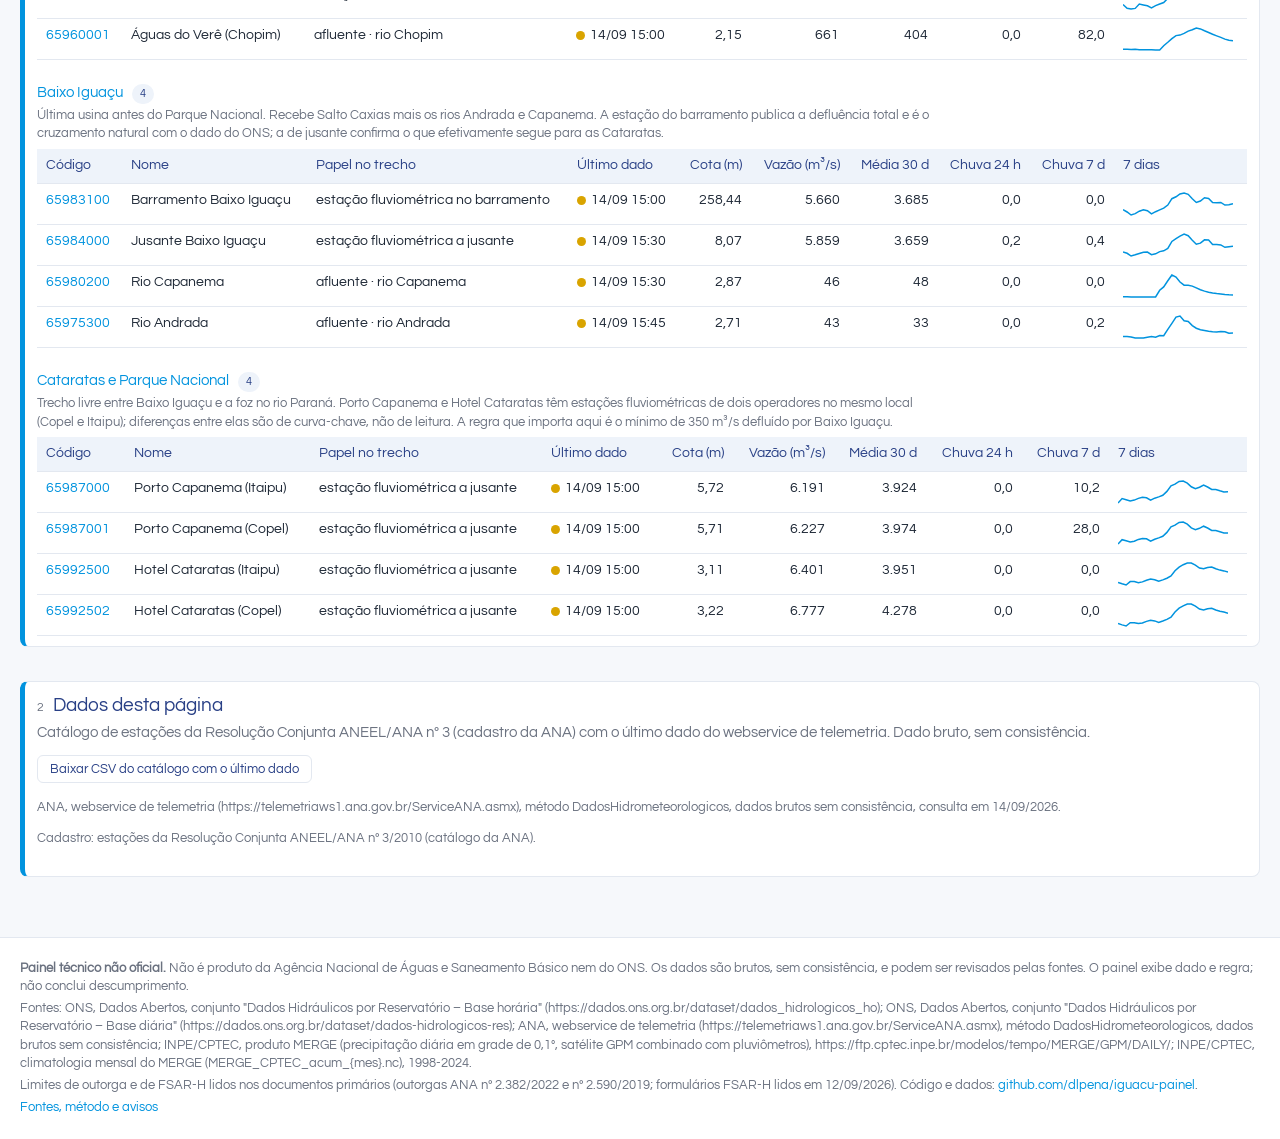
==== commit 3ef442ce: "Início com o mapa no topo; chuva: 'Satélite vs pluviômetros' e nota explicando a leitura abaixo das " ====
--- a/docs/catalogo.html
+++ b/docs/catalogo.html
@@ -52,9 +52,9 @@
     if (soltas.length) grupos.push({ t: { slug: null, nome: 'Sem trecho atribuído', contexto: '' }, itens: soltas });
     document.getElementById('f-resumo').textContent = `${sel.length} de ${est.length} estações`;
     document.getElementById('grupos').innerHTML = grupos.map(g => `<h3>${g.t.slug ? `<a href="trecho.html?t=${g.t.slug}">${g.t.nome}</a>` : g.t.nome} <span class="chip">${g.itens.length}</span></h3>${g.t.contexto ? `<p class="explica">${g.t.contexto}</p>` : ''}
-      <div class="tabela-wrap"><table class="tab"><thead><tr><th>Código</th><th>Nome</th><th>Papel no trecho</th><th>Resp.</th><th class="num">Área (km²)</th><th>Último dado</th><th class="num">Cota (m)</th><th class="num">Vazão (m³/s)</th><th class="num">Média 30 d</th><th class="num">Chuva 24 h</th><th class="num">Chuva 7 d</th><th>7 dias</th></tr></thead><tbody>
-      ${g.itens.map(e => `<tr><td data-v="${e.codigo}"><a href="estacao.html?c=${e.codigo}">${e.codigo}</a></td><td title="${e.nome}">${e.curto || e.nome}</td><td>${PAPEL[e.papel] || (e.tipo === 'Pluviométrica' ? 'pluviômetro' : '–')}${e.rio_afluente ? ' · ' + e.rio_afluente : ''}</td><td>${e.responsavel || ''}</td>
-        <td class="num" data-v="${e.area_km2 ?? ''}">${fmt(e.area_km2)}</td><td data-v="${e.ultimo_instante || ''}"><span class="ponto ${frescorClasse(e.frescor_h)}"></span>${fmtInst(e.ultimo_instante)}</td>
+      <div class="tabela-wrap"><table class="tab"><thead><tr><th>Código</th><th>Nome</th><th>Papel no trecho</th><th>Último dado</th><th class="num">Cota (m)</th><th class="num">Vazão (m³/s)</th><th class="num">Média 30 d</th><th class="num">Chuva 24 h</th><th class="num">Chuva 7 d</th><th>7 dias</th></tr></thead><tbody>
+      ${g.itens.map(e => `<tr><td data-v="${e.codigo}"><a href="estacao.html?c=${e.codigo}">${e.codigo}</a></td><td title="${e.nome}">${e.curto || e.nome}</td><td>${PAPEL[e.papel] || (e.tipo === 'Pluviométrica' ? 'pluviômetro' : '–')}${e.rio_afluente ? ' · ' + e.rio_afluente : ''}</td>
+        <td data-v="${e.ultimo_instante || ''}"><span class="ponto ${frescorClasse(e.frescor_h)}"></span>${fmtInst(e.ultimo_instante)}</td>
         <td class="num">${fmt(e.cota_m, 2)}</td><td class="num">${fmt(e.vazao)}</td><td class="num">${fmt((e.ref || {}).vazao_media_30d)}</td><td class="num">${fmt(e.chuva_24h, 1)}</td><td class="num">${fmt(e.chuva_7d, 1)}</td>
         <td class="spark">${e.spark ? spark(e.spark.v, e.spark.var === 'chuva_mm' ? PAL.claro : PAL.medio) : ''}</td></tr>`).join('')}</tbody></table></div>`).join('');
     document.querySelectorAll('table.tab').forEach(tabelaOrdenavel);
--- a/docs/estilo.css
+++ b/docs/estilo.css
@@ -159,6 +159,8 @@
 section.bloco p.explica { font-size: 13px; color: var(--texto-suave); margin: 0 0 6px; max-width: 900px; }
 @media (max-width: 700px) { .indice { margin: 14px -14px 0; padding: 8px 14px; } }
 
+.nota-tabela { font-size: 12.5px; color: var(--texto-suave); margin: 8px 2px 0; max-width: 1000px; line-height: 1.5; }
+
 /* rodapé */
 footer { border-top: 1px solid var(--borda); margin-top: 40px; background: var(--cartao); }
 footer .interno { max-width: 1280px; margin: 0 auto; padding: 18px 20px; font-size: 12.5px; color: var(--texto-suave); }
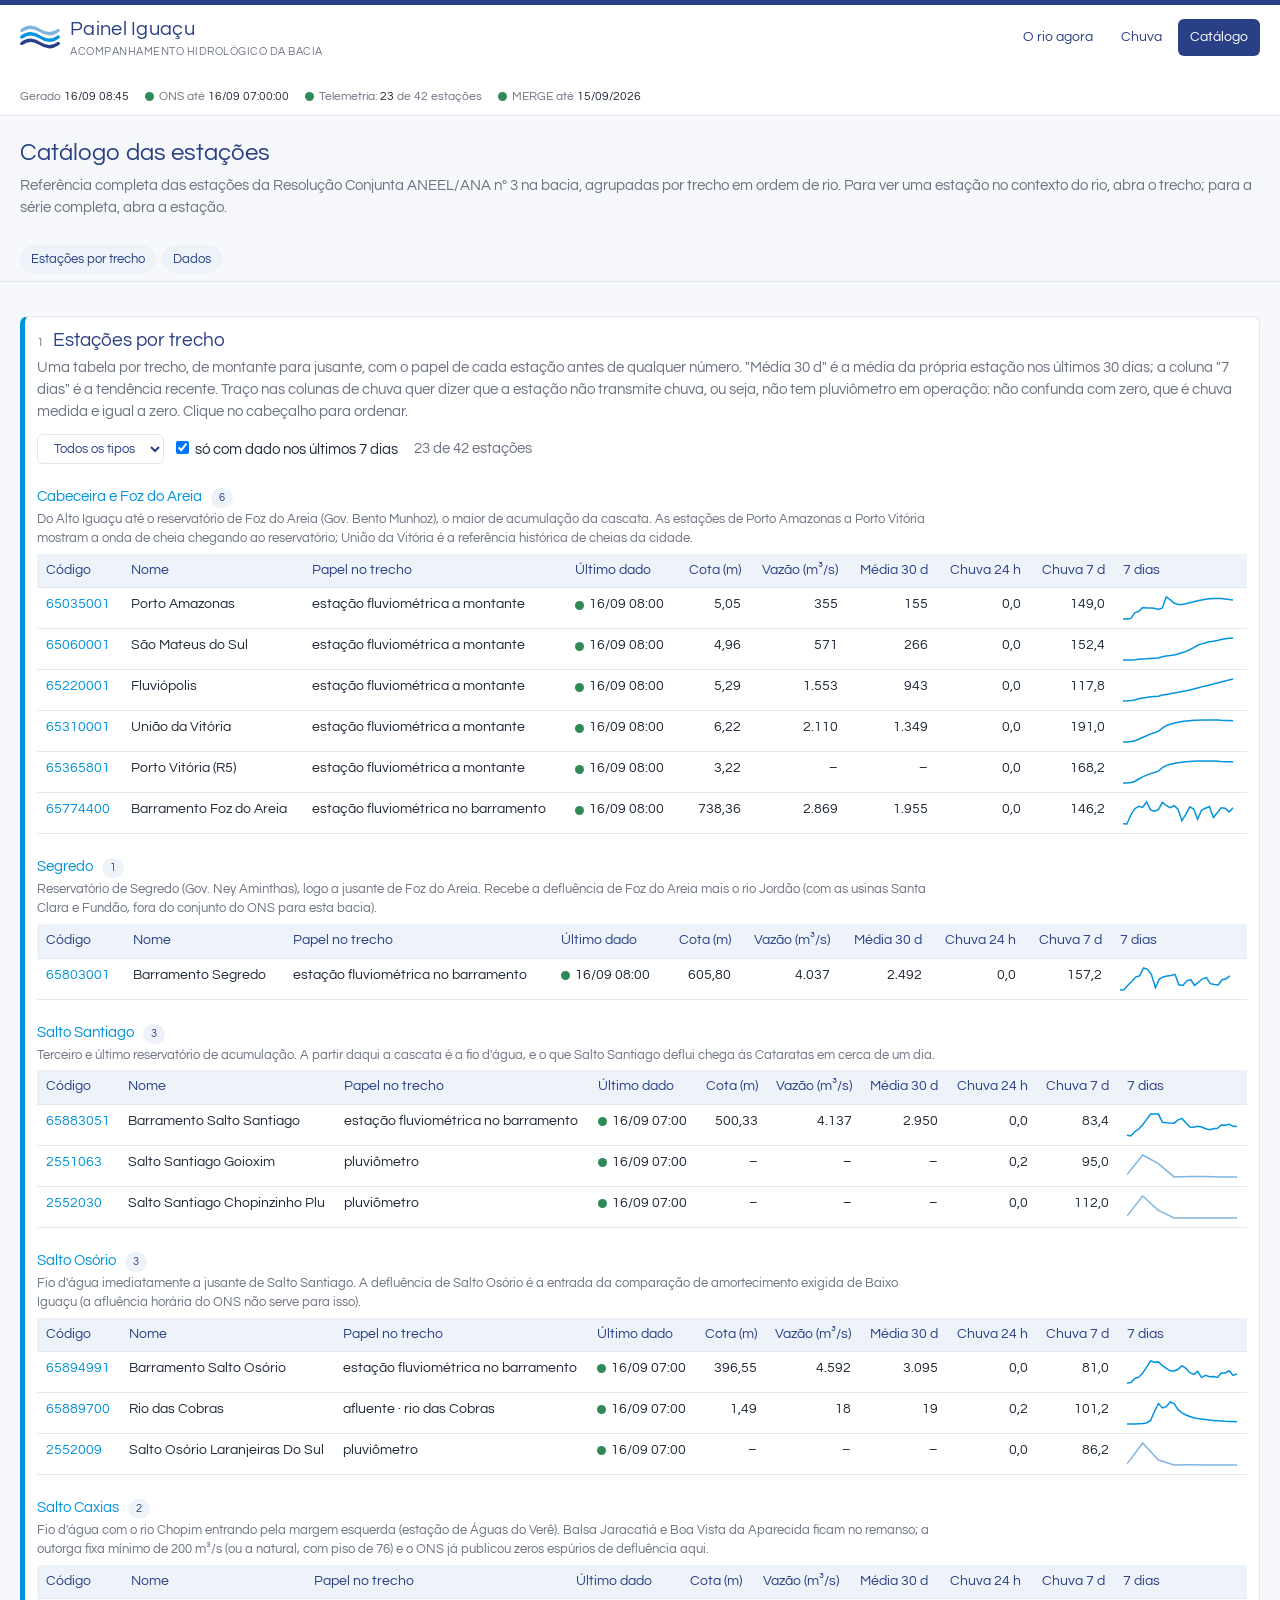
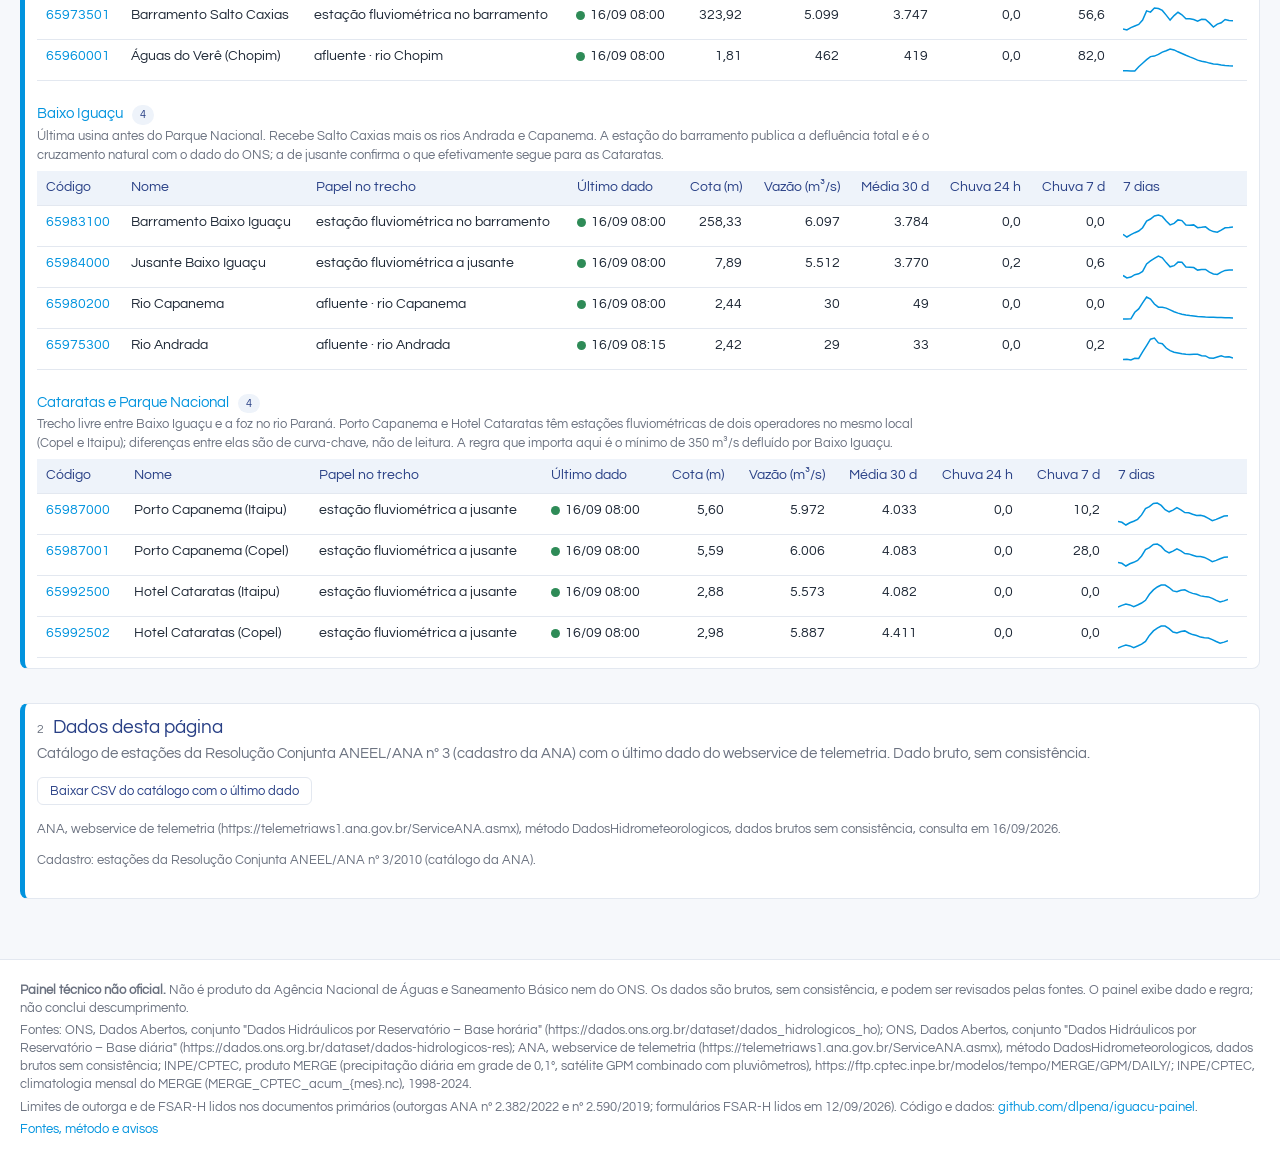
==== commit 0d106304: "Estacao sem pluviometro mostra traco na chuva, nao zero; nota no catalogo explicando a diferenca Co-" ====
--- a/docs/catalogo.html
+++ b/docs/catalogo.html
@@ -20,7 +20,7 @@
 
   <section class="bloco" id="estacoes">
     <h2><small>1</small>Estações por trecho</h2>
-    <p class="sub">Uma tabela por trecho, de montante para jusante, com o papel de cada estação antes de qualquer número. "Média 30 d" é a média da própria estação nos últimos 30 dias; a coluna "7 dias" é a tendência recente. Clique no cabeçalho para ordenar.</p>
+    <p class="sub">Uma tabela por trecho, de montante para jusante, com o papel de cada estação antes de qualquer número. "Média 30 d" é a média da própria estação nos últimos 30 dias; a coluna "7 dias" é a tendência recente. Traço nas colunas de chuva quer dizer que a estação não transmite chuva, ou seja, não tem pluviômetro em operação: não confunda com zero, que é chuva medida e igual a zero. Clique no cabeçalho para ordenar.</p>
     <div class="controles">
       <select id="f-tipo"><option value="">Todos os tipos</option><option>Fluviométrica</option><option>Pluviométrica</option></select>
       <label><input type="checkbox" id="f-dado" checked> só com dado nos últimos 7 dias</label>
--- a/docs/estilo.css
+++ b/docs/estilo.css
@@ -1,4 +1,6 @@
 /* Painel Iguaçu — identidade inspirada na ANA (azuis do logotipo institucional; a confirmar no manual de marca) */
+/* o atributo hidden sempre vence: sem isto, classes com display (ex.: .bloco) mostram seções que deviam sumir */
+[hidden] { display: none !important; }
 :root {
   --azul-escuro: #294086;
   --azul-medio: #0193DE;
@@ -23,7 +25,9 @@
 a:hover { text-decoration: underline; }
 
 /* cabeçalho */
-.topo { background: var(--cartao); border-top: 5px solid var(--azul-escuro); border-bottom: 1px solid var(--borda); }
+/* barra principal fixa no topo; --h-topo é medida em app.js e usada pelo índice e pelas âncoras */
+.topo { background: var(--cartao); border-top: 5px solid var(--azul-escuro); border-bottom: 1px solid var(--borda);
+        position: sticky; top: 0; z-index: 1100; }
 .topo .interno { max-width: 1280px; margin: 0 auto; padding: 10px 20px; display: flex; align-items: center; gap: 24px; flex-wrap: wrap; }
 .marca { display: flex; align-items: center; gap: 10px; color: var(--azul-escuro); font-size: 20px; letter-spacing: .3px; }
 .marca:hover { text-decoration: none; }
@@ -102,6 +106,8 @@
 
 /* mapa */
 #mapa { height: 520px; border-radius: 10px; border: 1px solid var(--borda); }
+/* o Leaflet dá z-index alto a controles e legendas; isolar o mapa mantém tudo abaixo da barra e do índice */
+.leaflet-container { position: relative; z-index: 0; isolation: isolate; }
 .legenda-mapa { background: #fff; padding: 8px 10px; border-radius: 6px; font-size: 12px; line-height: 1.6; box-shadow: 0 1px 4px rgba(0,0,0,.2); }
 .legenda-mapa i { display: inline-block; width: 14px; height: 14px; margin-right: 6px; vertical-align: middle; border-radius: 2px; }
 .legenda-mapa svg { vertical-align: middle; margin-right: 4px; }
@@ -117,7 +123,12 @@
 .esquema-wrap { overflow-x: auto; }
 .esquema-wrap svg { display: block; }
 .esquema-wrap a:hover circle, .esquema-wrap a:hover rect { filter: brightness(1.15); }
-.legenda-esquema { display: flex; gap: 14px; flex-wrap: wrap; font-size: 11.5px; color: var(--texto-suave); padding: 6px 8px 4px; }
+.legenda-esquema { display: grid; grid-template-columns: minmax(300px, 3fr) minmax(170px, 1fr) minmax(200px, 1.3fr); gap: 10px 28px; font-size: 12px; color: var(--texto); padding: 10px 10px 6px; border-top: 1px solid var(--borda); margin-top: 6px; }
+.legenda-esquema .tit { font-size: 11px; text-transform: uppercase; letter-spacing: .5px; color: var(--texto-suave); margin-bottom: 4px; }
+.legenda-esquema .li { display: flex; gap: 8px; align-items: flex-start; margin: 3px 0; line-height: 1.35; }
+.legenda-esquema .ic { flex: 0 0 22px; display: flex; justify-content: center; padding-top: 2px; }
+.legenda-esquema b { color: var(--azul-escuro); font-weight: normal; }
+@media (max-width: 900px) { .legenda-esquema { grid-template-columns: 1fr; } }
 .legenda-esquema i.lg { display: inline-block; width: 11px; height: 11px; margin-right: 4px; vertical-align: middle; border-radius: 50%; }
 .legenda-esquema i.usina { background: var(--azul-escuro); border-radius: 3px; width: 16px; }
 .legenda-esquema i.regua { background: var(--azul-medio); }
@@ -145,13 +156,13 @@
 .situacao .leaflet-control-attribution { display: none; }
 
 /* páginas em seções com índice fixo (trecho, estação, chuva, catálogo) */
-.indice { position: sticky; top: 0; z-index: 900; background: rgba(246,248,251,.96); backdrop-filter: blur(4px); border-bottom: 1px solid var(--borda); margin: 14px -20px 0; padding: 8px 20px; display: flex; gap: 6px; align-items: center; flex-wrap: wrap; }
+.indice { position: sticky; top: var(--h-topo, 0px); z-index: 900; background: rgba(246,248,251,.96); backdrop-filter: blur(4px); border-bottom: 1px solid var(--borda); margin: 14px -20px 0; padding: 8px 20px; display: flex; gap: 6px; align-items: center; flex-wrap: wrap; }
 .indice a.sec { padding: 5px 11px; border-radius: 14px; font-size: 13px; color: var(--azul-escuro); background: #EEF3FA; }
 .indice a.sec:hover { background: var(--azul-claro); color: #fff; text-decoration: none; }
 .indice .janela { margin-left: auto; display: flex; gap: 4px; align-items: center; font-size: 12.5px; color: var(--texto-suave); }
 .indice .janela button { font-family: inherit; font-size: 12.5px; padding: 4px 10px; border: 1px solid var(--borda); background: #fff; border-radius: 6px; color: var(--azul-escuro); cursor: pointer; }
 .indice .janela button.ativo { background: var(--azul-escuro); color: #fff; border-color: var(--azul-escuro); }
-section.bloco { margin-top: 34px; scroll-margin-top: 64px; }
+section.bloco { margin-top: 34px; scroll-margin-top: calc(var(--h-topo, 0px) + 64px); }
 section.bloco > h2 { font-size: 19px; border: 0; padding: 0; margin: 0 0 2px; }
 section.bloco > h2 small { font-size: 12px; color: var(--texto-suave); letter-spacing: .5px; text-transform: uppercase; margin-right: 8px; }
 section.bloco > p.sub { margin-bottom: 12px; }
@@ -172,4 +183,6 @@
   .cartao .valor { font-size: 22px; }
   .bloco .seta { display: none; }
   #mapa { height: 360px; }
+  /* no celular a barra ocuparia mais de um terço da tela: fixo fica só o índice das seções */
+  .topo { position: static; }
 }
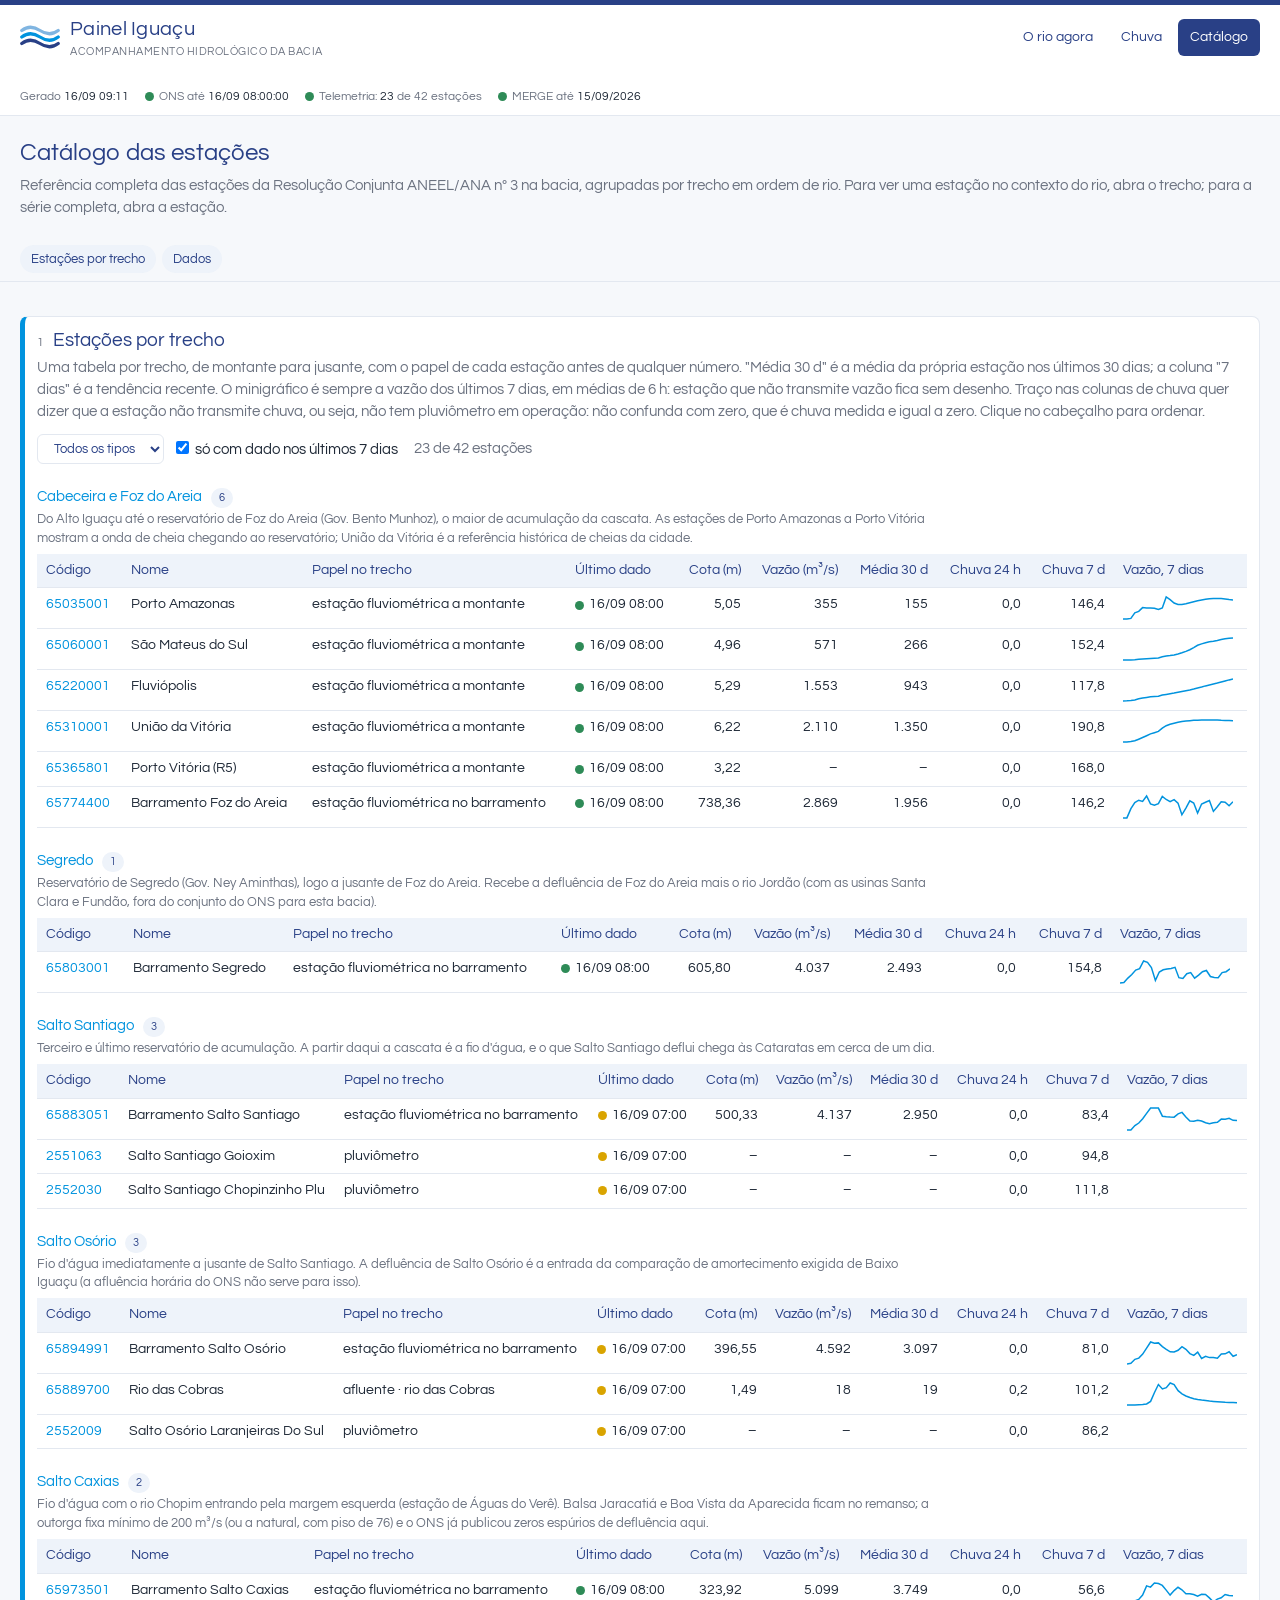
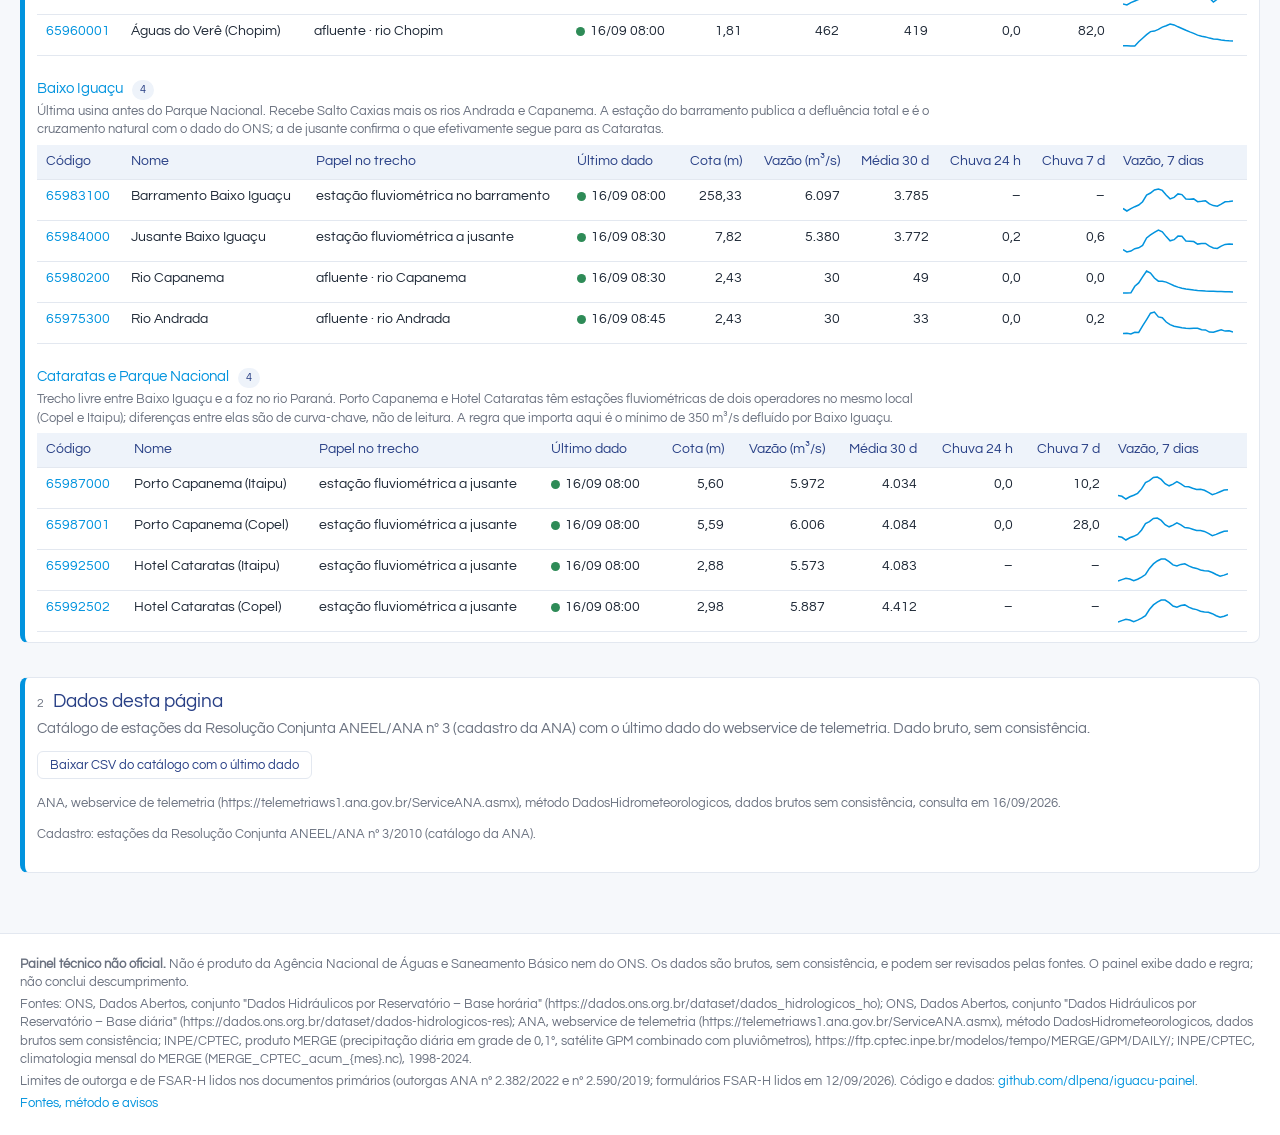
==== commit e9875b8f: "Catalogo: minigrafico sempre de vazao, coluna renomeada e nota explicando quem fica sem desenho Co-A" ====
--- a/docs/catalogo.html
+++ b/docs/catalogo.html
@@ -20,7 +20,7 @@
 
   <section class="bloco" id="estacoes">
     <h2><small>1</small>Estações por trecho</h2>
-    <p class="sub">Uma tabela por trecho, de montante para jusante, com o papel de cada estação antes de qualquer número. "Média 30 d" é a média da própria estação nos últimos 30 dias; a coluna "7 dias" é a tendência recente. Traço nas colunas de chuva quer dizer que a estação não transmite chuva, ou seja, não tem pluviômetro em operação: não confunda com zero, que é chuva medida e igual a zero. Clique no cabeçalho para ordenar.</p>
+    <p class="sub">Uma tabela por trecho, de montante para jusante, com o papel de cada estação antes de qualquer número. "Média 30 d" é a média da própria estação nos últimos 30 dias; a coluna "7 dias" é a tendência recente. O minigráfico é sempre a vazão dos últimos 7 dias, em médias de 6 h: estação que não transmite vazão fica sem desenho. Traço nas colunas de chuva quer dizer que a estação não transmite chuva, ou seja, não tem pluviômetro em operação: não confunda com zero, que é chuva medida e igual a zero. Clique no cabeçalho para ordenar.</p>
     <div class="controles">
       <select id="f-tipo"><option value="">Todos os tipos</option><option>Fluviométrica</option><option>Pluviométrica</option></select>
       <label><input type="checkbox" id="f-dado" checked> só com dado nos últimos 7 dias</label>
@@ -52,11 +52,11 @@
     if (soltas.length) grupos.push({ t: { slug: null, nome: 'Sem trecho atribuído', contexto: '' }, itens: soltas });
     document.getElementById('f-resumo').textContent = `${sel.length} de ${est.length} estações`;
     document.getElementById('grupos').innerHTML = grupos.map(g => `<h3>${g.t.slug ? `<a href="trecho.html?t=${g.t.slug}">${g.t.nome}</a>` : g.t.nome} <span class="chip">${g.itens.length}</span></h3>${g.t.contexto ? `<p class="explica">${g.t.contexto}</p>` : ''}
-      <div class="tabela-wrap"><table class="tab"><thead><tr><th>Código</th><th>Nome</th><th>Papel no trecho</th><th>Último dado</th><th class="num">Cota (m)</th><th class="num">Vazão (m³/s)</th><th class="num">Média 30 d</th><th class="num">Chuva 24 h</th><th class="num">Chuva 7 d</th><th>7 dias</th></tr></thead><tbody>
+      <div class="tabela-wrap"><table class="tab"><thead><tr><th>Código</th><th>Nome</th><th>Papel no trecho</th><th>Último dado</th><th class="num">Cota (m)</th><th class="num">Vazão (m³/s)</th><th class="num">Média 30 d</th><th class="num">Chuva 24 h</th><th class="num">Chuva 7 d</th><th>Vazão, 7 dias</th></tr></thead><tbody>
       ${g.itens.map(e => `<tr><td data-v="${e.codigo}"><a href="estacao.html?c=${e.codigo}">${e.codigo}</a></td><td title="${e.nome}">${e.curto || e.nome}</td><td>${PAPEL[e.papel] || (e.tipo === 'Pluviométrica' ? 'pluviômetro' : '–')}${e.rio_afluente ? ' · ' + e.rio_afluente : ''}</td>
         <td data-v="${e.ultimo_instante || ''}"><span class="ponto ${frescorClasse(e.frescor_h)}"></span>${fmtInst(e.ultimo_instante)}</td>
         <td class="num">${fmt(e.cota_m, 2)}</td><td class="num">${fmt(e.vazao)}</td><td class="num">${fmt((e.ref || {}).vazao_media_30d)}</td><td class="num">${fmt(e.chuva_24h, 1)}</td><td class="num">${fmt(e.chuva_7d, 1)}</td>
-        <td class="spark">${e.spark ? spark(e.spark.v, e.spark.var === 'chuva_mm' ? PAL.claro : PAL.medio) : ''}</td></tr>`).join('')}</tbody></table></div>`).join('');
+        <td class="spark">${e.spark && e.spark.var === 'vazao' ? spark(e.spark.v, PAL.medio) : ''}</td></tr>`).join('')}</tbody></table></div>`).join('');
     document.querySelectorAll('table.tab').forEach(tabelaOrdenavel);
   }
   ['f-tipo', 'f-dado'].forEach(id => document.getElementById(id).addEventListener('change', render));
